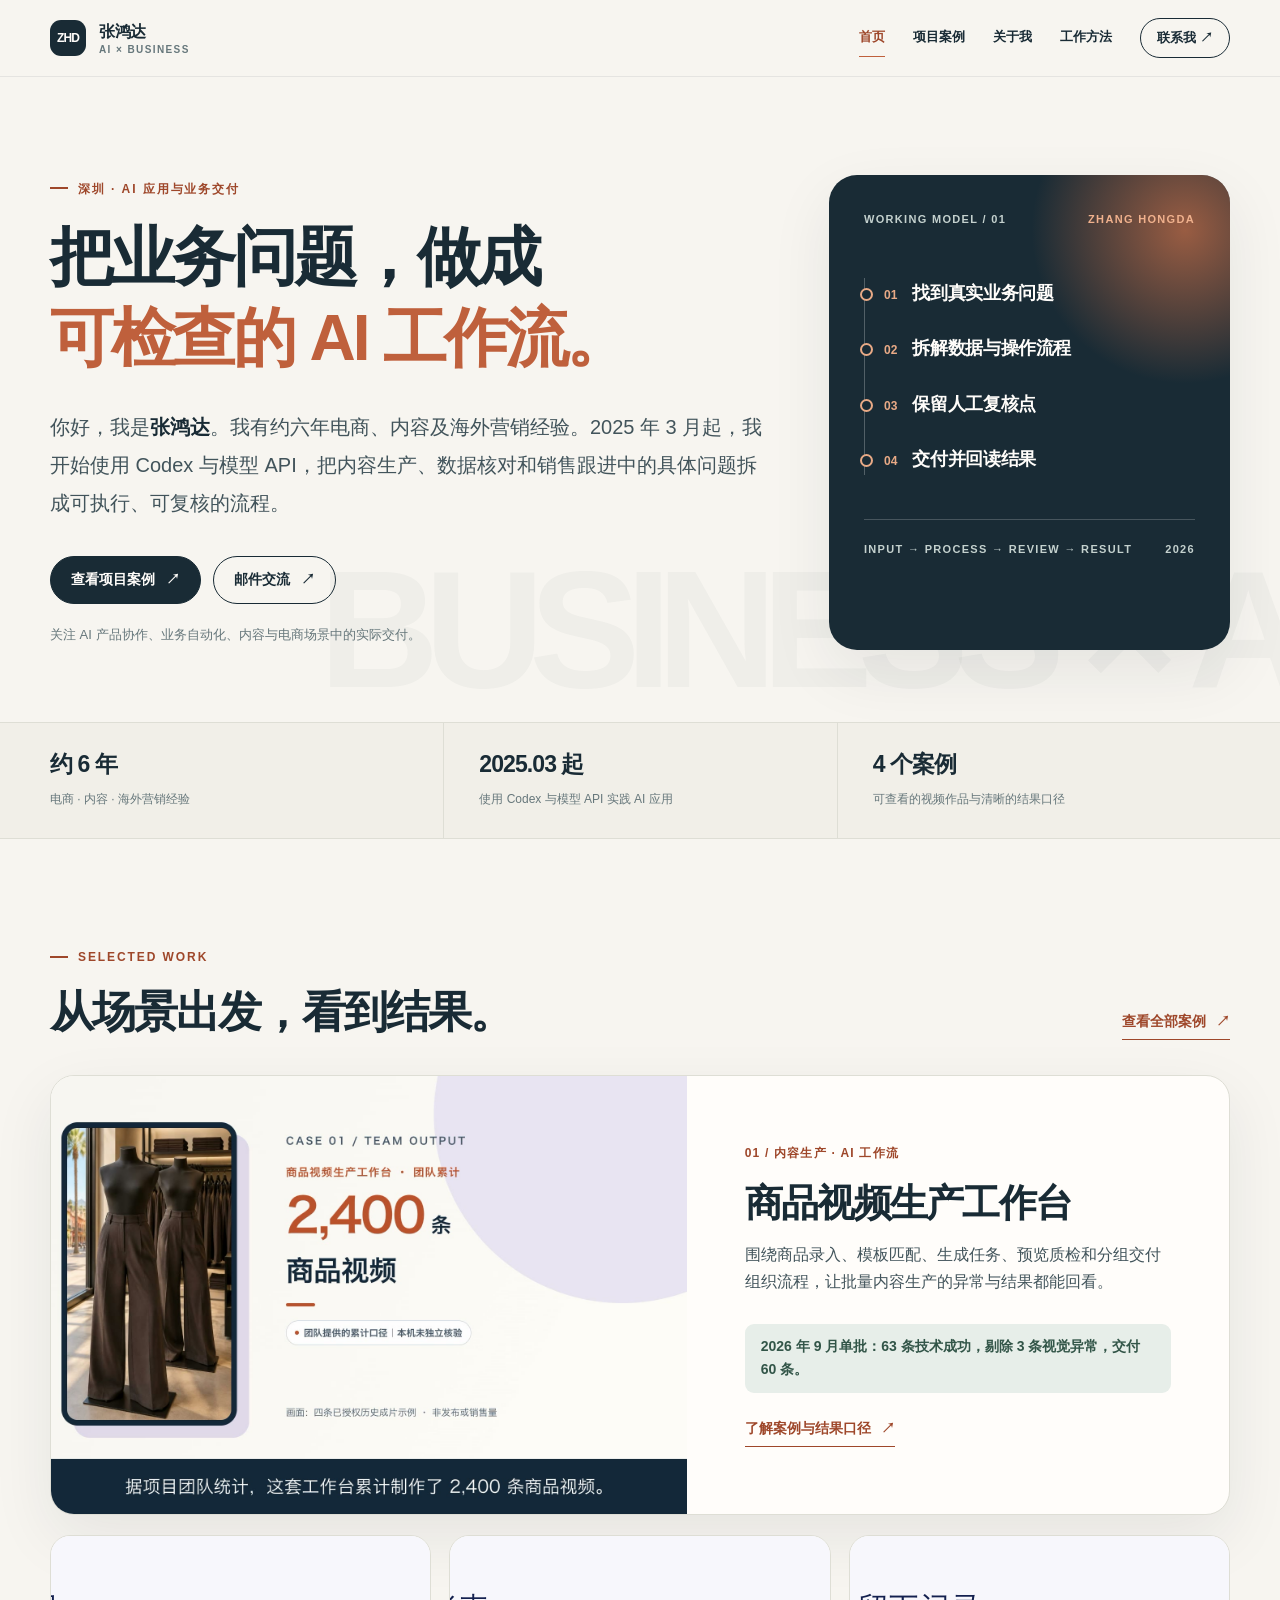
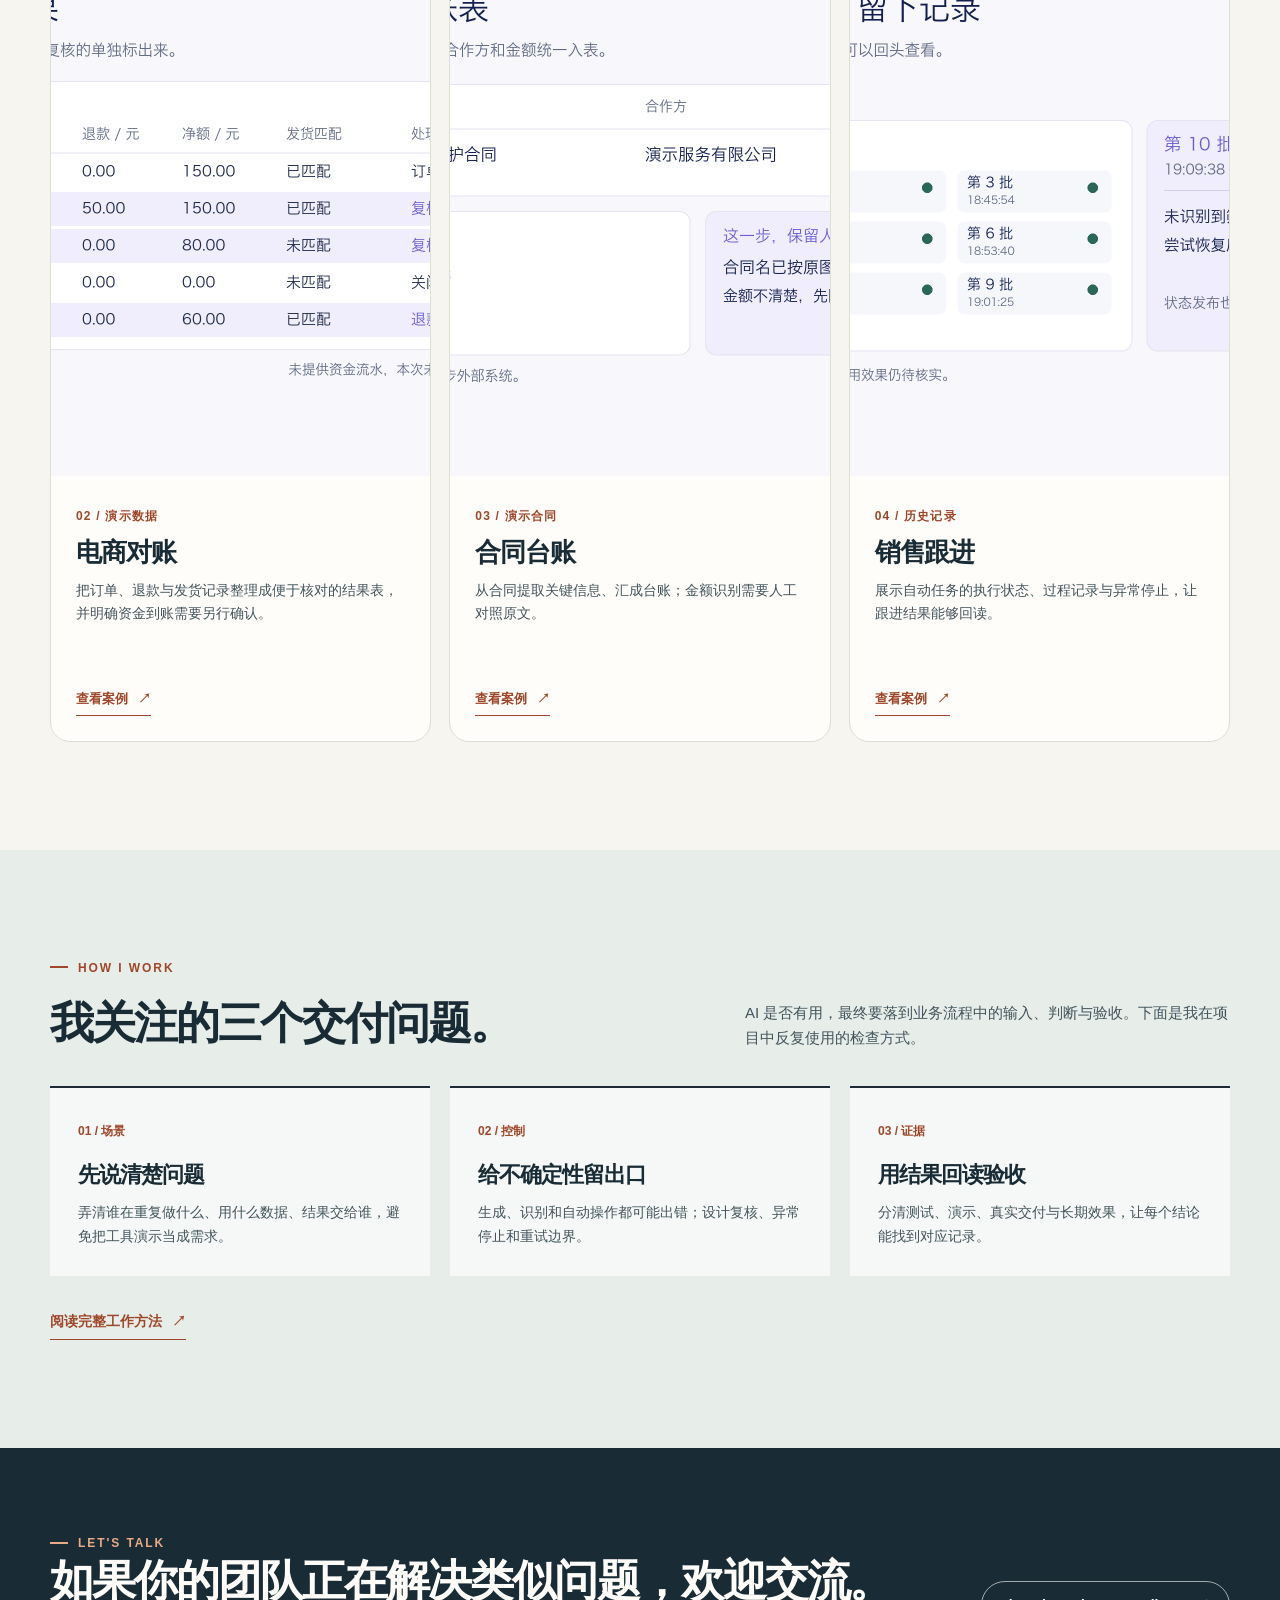
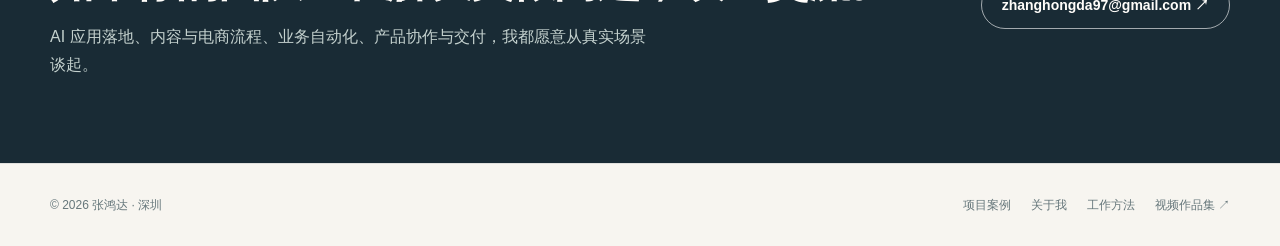
==== index.html @ ea590976 "Create Zhang Hongda personal website" ====
<!doctype html>
<html lang="zh-CN">
<head>
  <meta charset="utf-8">
  <meta name="viewport" content="width=device-width, initial-scale=1">
  <title>张鸿达｜深圳 AI 应用、业务流程与交付实践</title>
  <meta name="description" content="张鸿达，约六年电商、内容和海外营销经验，2025 年起实践 AI 业务应用。查看商品视频生产、电商对账、合同台账与销售跟进案例，了解工作方法并联系交流。">
  <meta name="author" content="张鸿达">
  <meta name="theme-color" content="#192b35">
  <link rel="canonical" href="https://jerry42050.github.io/">
  <link rel="icon" href="/assets/favicon.svg" type="image/svg+xml">
  <link rel="stylesheet" href="/assets/site.css">
  <meta property="og:type" content="website">
  <meta property="og:locale" content="zh_CN">
  <meta property="og:title" content="张鸿达｜把业务问题做成可检查的 AI 工作流">
  <meta property="og:description" content="电商、内容与海外营销经验，结合 AI 工具与业务流程，展示四个可查看的应用案例。">
  <meta property="og:url" content="https://jerry42050.github.io/">
  <meta property="og:image" content="https://jerry42050.github.io/assets/video-production.jpg">
  <script type="application/ld+json">
  {
    "@context": "https://schema.org",
    "@graph": [
      {"@type":"WebSite","@id":"https://jerry42050.github.io/#website","name":"张鸿达的个人网站","url":"https://jerry42050.github.io/","inLanguage":"zh-CN"},
      {"@type":"Person","@id":"https://jerry42050.github.io/#person","name":"张鸿达","url":"https://jerry42050.github.io/","email":"mailto:zhanghongda97@gmail.com","description":"电商、内容与海外营销从业者，实践 AI 业务应用与工作流交付。","knowsAbout":["AI 应用","电商运营","内容生产","海外营销","业务流程自动化","SQL 数据分析"],"workLocation":{"@type":"Place","name":"深圳"}}
    ]
  }
  </script>
</head>
<body>
  <a class="skip" href="#main">跳到正文</a>
  <header class="site-header">
    <div class="shell nav">
      <a class="brand" href="/" aria-label="张鸿达，返回首页"><span class="brand-mark">ZHD</span><span>张鸿达<span class="brand-caption">AI × Business</span></span></a>
      <nav class="nav-links" aria-label="主导航">
        <a href="/" aria-current="page">首页</a><a href="/work/">项目案例</a><a href="/about/">关于我</a><a href="/method/">工作方法</a><a class="nav-cta" href="mailto:zhanghongda97@gmail.com?subject=%E4%B8%8E%E5%BC%A0%E9%B8%BF%E8%BE%BE%E4%BA%A4%E6%B5%81">联系我 ↗</a>
      </nav>
    </div>
  </header>
  <main id="main">
    <section class="hero">
      <div class="shell hero-grid">
        <div>
          <p class="eyebrow">深圳 · AI 应用与业务交付</p>
          <h1>把业务问题，做成<span>可检查的 AI<br class="mobile-break"> 工作流。</span></h1>
          <p class="lead">你好，我是<strong>张鸿达</strong>。我有约六年电商、内容及海外营销经验。2025 年 3 月起，我开始使用 Codex 与模型 API，把内容生产、数据核对和销售跟进中的具体问题拆成可执行、可复核的流程。</p>
          <div class="hero-actions"><a class="button primary" href="/work/">查看项目案例 <span aria-hidden="true">↗</span></a><a class="button secondary" href="mailto:zhanghongda97@gmail.com?subject=%E4%B8%8E%E5%BC%A0%E9%B8%BF%E8%BE%BE%E4%BA%A4%E6%B5%81">邮件交流 <span aria-hidden="true">↗</span></a></div>
          <p class="hero-note">关注 AI 产品协作、业务自动化、内容与电商场景中的实际交付。</p>
        </div>
        <aside class="hero-visual" aria-label="从业务问题到交付的四步流程">
          <div class="visual-top"><span>WORKING MODEL / 01</span><span>ZHANG HONGDA</span></div>
          <div class="flow"><div class="flow-step"><span>01</span><strong>找到真实业务问题</strong></div><div class="flow-step"><span>02</span><strong>拆解数据与操作流程</strong></div><div class="flow-step"><span>03</span><strong>保留人工复核点</strong></div><div class="flow-step"><span>04</span><strong>交付并回读结果</strong></div></div>
          <div class="visual-bottom"><span>INPUT → PROCESS → REVIEW → RESULT</span><span>2026</span></div>
        </aside>
      </div>
    </section>
    <section class="stat-strip" aria-label="经历与案例概览">
      <div class="shell stat-grid"><div class="stat"><strong>约 6 年</strong><span>电商 · 内容 · 海外营销经验</span></div><div class="stat"><strong>2025.03 起</strong><span>使用 Codex 与模型 API 实践 AI 应用</span></div><div class="stat"><strong>4 个案例</strong><span>可查看的视频作品与清晰的结果口径</span></div></div>
    </section>
    <section class="section" id="cases">
      <div class="shell">
        <p class="eyebrow">Selected Work</p>
        <div class="section-heading"><h2>从场景出发，看到结果。</h2><a class="text-link" href="/work/">查看全部案例 <span aria-hidden="true">↗</span></a></div>
        <article class="feature-case"><img src="/assets/video-production.jpg" width="1280" height="720" alt="商品视频生产工作台案例画面" loading="lazy"><div class="feature-copy"><span class="case-index">01 / 内容生产 · AI 工作流</span><h3>商品视频生产工作台</h3><p>围绕商品录入、模板匹配、生成任务、预览质检和分组交付组织流程，让批量内容生产的异常与结果都能回看。</p><div class="result">2026 年 9 月单批：63 条技术成功，剔除 3 条视觉异常，交付 60 条。</div><a class="text-link" href="/work/#video-production">了解案例与结果口径 <span aria-hidden="true">↗</span></a></div></article>
        <div class="case-grid">
          <article class="case-card"><img src="/assets/ecommerce-reconciliation.png" width="960" height="540" alt="电商对账案例的结果表画面" loading="lazy"><div class="card-body"><span class="meta-tag">02 / 演示数据</span><h3>电商对账</h3><p>把订单、退款与发货记录整理成便于核对的结果表，并明确资金到账需要另行确认。</p><a class="text-link" href="/work/#ecommerce">查看案例 <span aria-hidden="true">↗</span></a></div></article>
          <article class="case-card"><img src="/assets/contract-register.png" width="960" height="540" alt="合同台账案例的表格画面" loading="lazy"><div class="card-body"><span class="meta-tag">03 / 演示合同</span><h3>合同台账</h3><p>从合同提取关键信息、汇成台账；金额识别需要人工对照原文。</p><a class="text-link" href="/work/#contracts">查看案例 <span aria-hidden="true">↗</span></a></div></article>
          <article class="case-card"><img src="/assets/sales-followup.png" width="960" height="540" alt="销售跟进工作流的执行进度与异常记录画面" loading="lazy"><div class="card-body"><span class="meta-tag">04 / 历史记录</span><h3>销售跟进</h3><p>展示自动任务的执行状态、过程记录与异常停止，让跟进结果能够回读。</p><a class="text-link" href="/work/#sales">查看案例 <span aria-hidden="true">↗</span></a></div></article>
        </div>
      </div>
    </section>
    <section class="section principles">
      <div class="shell"><p class="eyebrow">How I Work</p><div class="section-heading"><h2>我关注的三个交付问题。</h2><p>AI 是否有用，最终要落到业务流程中的输入、判断与验收。下面是我在项目中反复使用的检查方式。</p></div><div class="principle-grid"><div class="principle"><span class="no">01 / 场景</span><h3>先说清楚问题</h3><p>弄清谁在重复做什么、用什么数据、结果交给谁，避免把工具演示当成需求。</p></div><div class="principle"><span class="no">02 / 控制</span><h3>给不确定性留出口</h3><p>生成、识别和自动操作都可能出错；设计复核、异常停止和重试边界。</p></div><div class="principle"><span class="no">03 / 证据</span><h3>用结果回读验收</h3><p>分清测试、演示、真实交付与长期效果，让每个结论能找到对应记录。</p></div></div><div class="inline-actions"><a class="text-link" href="/method/">阅读完整工作方法 <span aria-hidden="true">↗</span></a></div></div>
    </section>
    <section class="contact-band" id="contact"><div class="shell contact-grid"><div><p class="eyebrow">Let's Talk</p><h2>如果你的团队正在解决类似问题，欢迎交流。</h2><p>AI 应用落地、内容与电商流程、业务自动化、产品协作与交付，我都愿意从真实场景谈起。</p></div><a class="button light" href="mailto:zhanghongda97@gmail.com?subject=%E4%B8%8E%E5%BC%A0%E9%B8%BF%E8%BE%BE%E4%BA%A4%E6%B5%81">zhanghongda97@gmail.com ↗</a></div></section>
  </main>
  <footer class="site-footer"><div class="shell footer-row"><span>© 2026 张鸿达 · 深圳</span><nav aria-label="页脚导航"><a href="/work/">项目案例</a><a href="/about/">关于我</a><a href="/method/">工作方法</a><a href="http://43.160.199.125:8080/" target="_blank" rel="noopener noreferrer">视频作品集 ↗</a></nav></div></footer>
</body>
</html>
---- assets/site.css ----
:root {
  color-scheme: light;
  --ink: #192b35;
  --ink-soft: #42545b;
  --muted: #66777b;
  --accent: #bf603c;
  --accent-dark: #9e472a;
  --paper: #f7f5f0;
  --white: #fffdfa;
  --line: #deded5;
  --sage: #e7eee9;
  --sand: #eee9df;
  --shadow: 0 22px 62px rgba(26, 43, 53, .08);
  font-family: 'DM Sans', 'Noto Sans SC', -apple-system, BlinkMacSystemFont, 'PingFang SC', 'Microsoft YaHei', sans-serif;
}

* { box-sizing: border-box; }
html { scroll-behavior: smooth; }
body { margin: 0; background: var(--paper); color: var(--ink); line-height: 1.7; }
a { color: inherit; text-decoration: none; }
a:hover { color: var(--accent-dark); }
a:focus-visible, button:focus-visible { outline: 3px solid var(--accent); outline-offset: 4px; }
img { display: block; max-width: 100%; }
button { font: inherit; }
::selection { background: #efc5b3; color: var(--ink); }
.skip { position: absolute; left: -999px; top: 12px; z-index: 20; padding: 8px 14px; background: var(--white); }
.skip:focus { left: 16px; }
.shell { width: min(1180px, calc(100% - 48px)); margin-inline: auto; }
.site-header { position: sticky; top: 0; z-index: 10; background: rgba(247, 245, 240, .92); backdrop-filter: blur(16px); border-bottom: 1px solid rgba(25, 43, 53, .08); }
.nav { min-height: 76px; display: flex; justify-content: space-between; align-items: center; gap: 22px; }
.brand { display: flex; align-items: center; gap: 13px; min-width: 0; font-size: 16px; font-weight: 800; letter-spacing: -.02em; }
.brand-mark { display: inline-grid; place-items: center; width: 36px; height: 36px; border-radius: 11px; background: var(--ink); color: var(--white); font: 700 12px/1 'DM Sans', sans-serif; letter-spacing: -.07em; }
.brand-caption { display: block; margin-top: -4px; color: var(--muted); font-size: 10px; font-weight: 600; letter-spacing: .14em; text-transform: uppercase; }
.nav-links { display: flex; align-items: center; gap: 28px; font-size: 13px; font-weight: 700; white-space: nowrap; }
.nav-links a:not(.nav-cta) { border-bottom: 1px solid transparent; padding-block: 7px; }
.nav-links a[aria-current='page'] { color: var(--accent-dark); border-color: var(--accent); }
.nav-cta { border: 1px solid var(--ink); border-radius: 100px; padding: 8px 16px; }
.nav-cta:hover { background: var(--ink); color: var(--white); }
.eyebrow { margin: 0 0 18px; color: var(--accent-dark); font-size: 12px; font-weight: 800; letter-spacing: .16em; text-transform: uppercase; }
.eyebrow::before { content: ''; display: inline-block; width: 18px; height: 2px; margin-right: 10px; vertical-align: .28em; background: currentColor; }
h1, h2, h3, p { margin-top: 0; }
h1, h2, h3 { letter-spacing: -.045em; line-height: 1.26; }
h1 { font-size: clamp(44px, 5.2vw, 64px); font-weight: 800; }
h2 { font-size: clamp(32px, 3.4vw, 46px); font-weight: 800; }
h3 { font-size: clamp(21px, 2vw, 27px); font-weight: 800; }
p { color: var(--ink-soft); }
.lead { max-width: 740px; color: var(--ink-soft); font-size: clamp(17px, 1.6vw, 20px); line-height: 1.9; }
.lead strong, p strong { color: var(--ink); }
.hero { position: relative; padding: 98px 0 72px; overflow: hidden; }
.hero::after { content: 'BUSINESS × AI'; position: absolute; right: -3.5vw; bottom: 10px; color: rgba(25,43,53,.035); font: 800 clamp(90px, 13vw, 190px)/1 'DM Sans', sans-serif; letter-spacing: -.09em; pointer-events: none; white-space: nowrap; }
.hero-grid { position: relative; z-index: 1; display: grid; grid-template-columns: minmax(0, 1.28fr) minmax(300px, .72fr); align-items: center; gap: 66px; }
.hero h1 { max-width: 840px; margin: 0 0 30px; }
.hero h1 span { display: block; color: var(--accent); }
.mobile-break { display: none; }
.hero-actions, .inline-actions { display: flex; flex-wrap: wrap; align-items: center; gap: 12px; margin-top: 34px; }
.button { display: inline-flex; align-items: center; justify-content: center; gap: 11px; min-height: 48px; padding: 11px 20px; border: 1px solid var(--ink); border-radius: 100px; font-size: 14px; font-weight: 700; transition: transform .18s ease, background .18s ease, color .18s ease; }
.button:hover { transform: translateY(-2px); }
.button.primary { background: var(--ink); color: var(--white); }
.button.primary:hover { background: #304a53; color: var(--white); }
.button.secondary { background: transparent; }
.button.secondary:hover { background: var(--white); }
.button.light { border-color: rgba(255,255,255,.6); color: var(--white); }
.button.light:hover { background: var(--white); color: var(--ink); }
.hero-note { margin: 20px 0 0; color: var(--muted); font-size: 13px; }
.hero-visual { position: relative; min-height: 475px; padding: 35px; background: var(--ink); color: var(--white); border-radius: 28px; box-shadow: var(--shadow); overflow: hidden; }
.hero-visual::before { content: ''; position: absolute; width: 310px; height: 310px; right: -110px; top: -100px; border-radius: 50%; background: radial-gradient(circle, rgba(196,109,71,.75), rgba(196,109,71,0) 70%); }
.visual-top, .visual-bottom { position: relative; z-index: 1; display: flex; justify-content: space-between; gap: 12px; color: #c4d1ce; font-size: 11px; font-weight: 700; letter-spacing: .12em; text-transform: uppercase; }
.visual-top span:last-child { color: #f0b18d; }
.flow { position: relative; z-index: 1; margin: 49px 0 44px; padding-left: 19px; border-left: 1px solid rgba(255,255,255,.25); }
.flow-step { position: relative; display: flex; align-items: baseline; gap: 15px; padding: 0 0 25px; }
.flow-step:last-child { padding-bottom: 0; }
.flow-step::before { content: ''; position: absolute; left: -24px; top: 10px; width: 9px; height: 9px; border: 2px solid #e9aa86; border-radius: 50%; background: var(--ink); }
.flow-step span { color: #e9aa86; font-size: 12px; font-weight: 800; }
.flow-step strong { font-size: 18px; letter-spacing: -.02em; }
.visual-bottom { border-top: 1px solid rgba(255,255,255,.2); padding-top: 20px; }
.stat-strip { border-top: 1px solid var(--line); border-bottom: 1px solid var(--line); background: #f1efe8; }
.stat-grid { display: grid; grid-template-columns: repeat(3, 1fr); }
.stat { padding: 27px 35px; border-left: 1px solid var(--line); }
.stat:first-child { border-left: 0; padding-left: 0; }
.stat strong { display: block; margin-bottom: 5px; color: var(--ink); font-size: 23px; line-height: 1.25; letter-spacing: -.04em; }
.stat span { color: var(--muted); font-size: 12px; }
.section { padding-block: 108px; }
.section-heading { display: flex; align-items: end; justify-content: space-between; gap: 25px; margin-bottom: 35px; }
.section-heading h2 { margin-bottom: 0; }
.section-heading p { max-width: 485px; margin-bottom: 0; font-size: 15px; }
.text-link { display: inline-flex; gap: 10px; align-items: center; color: var(--accent-dark); font-size: 14px; font-weight: 800; white-space: nowrap; border-bottom: 1px solid currentColor; padding-bottom: 5px; }
.text-link:hover { color: var(--ink); }
.feature-case { display: grid; grid-template-columns: 1.08fr .92fr; min-height: 440px; overflow: hidden; border: 1px solid var(--line); border-radius: 24px; background: var(--white); box-shadow: var(--shadow); }
.feature-case img { width: 100%; height: 100%; object-fit: cover; object-position: center; background: #d7dfd9; }
.feature-copy { display: flex; flex-direction: column; align-items: flex-start; justify-content: center; padding: clamp(28px, 4.5vw, 62px); }
.case-index, .meta-tag { color: var(--accent-dark); font-size: 12px; font-weight: 800; letter-spacing: .1em; text-transform: uppercase; }
.feature-copy h3 { margin: 15px 0 14px; font-size: clamp(27px, 3vw, 40px); }
.feature-copy p { max-width: 450px; font-size: 16px; }
.result { margin: 12px 0 24px; padding: 11px 16px; background: var(--sage); color: #325548; border-radius: 9px; font-size: 14px; font-weight: 700; }
.case-grid { display: grid; grid-template-columns: repeat(3, 1fr); gap: 18px; margin-top: 20px; }
.case-card { overflow: hidden; border: 1px solid var(--line); border-radius: 20px; background: var(--white); }
.case-card img { width: 100%; aspect-ratio: 16 / 10; object-fit: cover; background: #e4e5e2; }
.card-body { padding: 25px; }
.card-body h3 { margin: 8px 0 10px; }
.card-body p { min-height: 85px; margin-bottom: 20px; font-size: 14px; }
.card-body .text-link { font-size: 13px; }
.principles { background: var(--sage); }
.principle-grid { display: grid; grid-template-columns: repeat(3, 1fr); gap: 20px; }
.principle { padding: 28px; border-top: 2px solid var(--ink); background: rgba(255,255,255,.6); }
.principle .no { color: var(--accent-dark); font-size: 12px; font-weight: 800; }
.principle h3 { margin: 18px 0 12px; font-size: 22px; }
.principle p { margin-bottom: 0; font-size: 14px; }
.contact-band { padding-block: 85px; background: var(--ink); color: var(--white); }
.contact-grid { display: grid; grid-template-columns: 1fr auto; align-items: center; gap: 36px; }
.contact-band .eyebrow { color: #e9aa86; }
.contact-band h2 { margin-bottom: 15px; }
.contact-band p { max-width: 610px; margin-bottom: 0; color: #c4d1ce; }
.site-footer { padding-block: 31px; border-top: 1px solid rgba(25,43,53,.1); }
.footer-row { display: flex; justify-content: space-between; flex-wrap: wrap; gap: 16px; align-items: center; color: var(--muted); font-size: 12px; }
.footer-row nav { display: flex; flex-wrap: wrap; gap: 20px; }
.page-hero { padding-block: 82px 66px; border-bottom: 1px solid var(--line); }
.page-hero h1 { max-width: 930px; margin-bottom: 22px; font-size: clamp(40px, 5.5vw, 68px); }
.page-hero .lead { margin-bottom: 0; }
.breadcrumb { display: flex; flex-wrap: wrap; gap: 9px; margin-bottom: 23px; color: var(--muted); font-size: 12px; }
.breadcrumb a { color: var(--accent-dark); }
.work-list { padding-block: 42px 110px; }
.work-item { display: grid; grid-template-columns: 1fr 1.05fr; gap: 55px; align-items: start; padding-block: 60px; border-bottom: 1px solid var(--line); scroll-margin-top: 95px; }
.work-item:last-child { border-bottom: 0; }
.work-item:nth-child(even) .work-media { order: 2; }
.work-media img { width: 100%; aspect-ratio: 16 / 10; object-fit: cover; border-radius: 18px; border: 1px solid var(--line); box-shadow: var(--shadow); }
.work-copy h2 { margin: 13px 0 18px; font-size: clamp(28px, 3.2vw, 42px); }
.work-copy p { font-size: 15px; }
.work-copy dl { margin: 22px 0 0; border-top: 1px solid var(--line); }
.work-copy dl div { display: grid; grid-template-columns: 86px 1fr; gap: 20px; padding-block: 11px; border-bottom: 1px solid var(--line); font-size: 14px; }
.work-copy dt { color: var(--muted); font-weight: 700; }
.work-copy dd { margin: 0; color: var(--ink-soft); }
.scope-note { margin-top: 20px; padding: 15px 18px; border-left: 3px solid var(--accent); background: var(--sand); color: var(--ink-soft); font-size: 13px; }
.about-layout { display: grid; grid-template-columns: minmax(0, 1.35fr) minmax(280px, .65fr); gap: 65px; padding-block: 86px 100px; }
.about-copy section + section { margin-top: 50px; }
.about-copy h2 { margin-bottom: 20px; font-size: 32px; }
.about-copy p { font-size: 16px; }
.about-copy ul { padding-left: 20px; color: var(--ink-soft); }
.about-copy li { margin-bottom: 10px; }
.about-aside { align-self: start; position: sticky; top: 110px; padding: 32px; border: 1px solid var(--line); border-radius: 20px; background: var(--white); }
.about-aside h3 { margin-bottom: 16px; font-size: 20px; }
.tag-list { display: flex; flex-wrap: wrap; gap: 8px; margin: 0 0 26px; padding: 0; list-style: none; }
.tag-list li { padding: 6px 10px; border-radius: 100px; background: var(--sage); color: #335349; font-size: 12px; font-weight: 700; }
.about-aside .button { width: 100%; }
.article-wrap { max-width: 790px; margin: 0 auto; padding-block: 76px 110px; }
.article-wrap h2 { margin: 46px 0 16px; font-size: 30px; }
.article-wrap p, .article-wrap li { font-size: 16px; line-height: 1.9; }
.article-wrap ol { padding-left: 23px; color: var(--ink-soft); }
.article-wrap li { margin-bottom: 18px; }
.article-wrap .callout { margin: 32px 0; padding: 25px 28px; border-radius: 15px; background: var(--sage); color: #315247; font-size: 16px; font-weight: 700; }

@media (max-width: 940px) {
  .hero-grid { grid-template-columns: 1fr; gap: 40px; }
  .hero-visual { min-height: 0; }
  .flow { display: grid; grid-template-columns: repeat(2, 1fr); gap: 18px; margin: 34px 0; border-left: 0; padding-left: 0; }
  .flow-step { padding: 0; }
  .flow-step::before { display: none; }
  .feature-case { grid-template-columns: 1fr; }
  .feature-case img { max-height: 400px; }
  .case-grid, .principle-grid { grid-template-columns: repeat(2, 1fr); }
  .work-item { grid-template-columns: 1fr; gap: 30px; }
  .work-item:nth-child(even) .work-media { order: 0; }
  .about-layout { grid-template-columns: 1fr; gap: 24px; }
  .about-aside { position: static; }
}
@media (max-width: 650px) {
  .shell { width: min(100% - 32px, 1180px); }
  .nav { min-height: 68px; align-items: flex-start; padding-block: 12px; }
  .brand { font-size: 14px; }
  .brand-caption { font-size: 9px; }
  .nav-links { gap: 12px; flex-wrap: wrap; justify-content: flex-end; font-size: 12px; }
  .nav-links a[href='/'] { display: none; }
  .nav-cta { display: none; }
  .hero { padding: 70px 0 65px; }
  .hero h1 { font-size: clamp(38px, 10vw, 52px); }
  .hero h1 span { display: block; }
  .mobile-break { display: block; }
  .hero-visual { padding: 26px; border-radius: 20px; }
  .flow { grid-template-columns: 1fr; }
  .flow-step { padding: 0; }
  .stat-grid { grid-template-columns: 1fr; }
  .stat { border-left: 0; border-top: 1px solid var(--line); padding: 18px 0; }
  .stat:first-child { border-top: 0; }
  .section { padding-block: 76px; }
  .section-heading { display: block; }
  .section-heading p { margin-top: 14px; }
  .case-grid, .principle-grid { grid-template-columns: 1fr; }
  .card-body p { min-height: 0; }
  .contact-grid { grid-template-columns: 1fr; }
  .contact-band { padding-block: 68px; }
  .page-hero { padding-block: 62px 52px; }
  .work-list { padding-bottom: 70px; }
  .work-item { padding-block: 40px; }
  .work-copy dl div { grid-template-columns: 65px 1fr; gap: 12px; }
  .about-layout { padding-block: 66px; }
  .article-wrap { padding-block: 58px 80px; }
}
@media (prefers-reduced-motion: reduce) {
  html { scroll-behavior: auto; }
  .button { transition: none; }
}
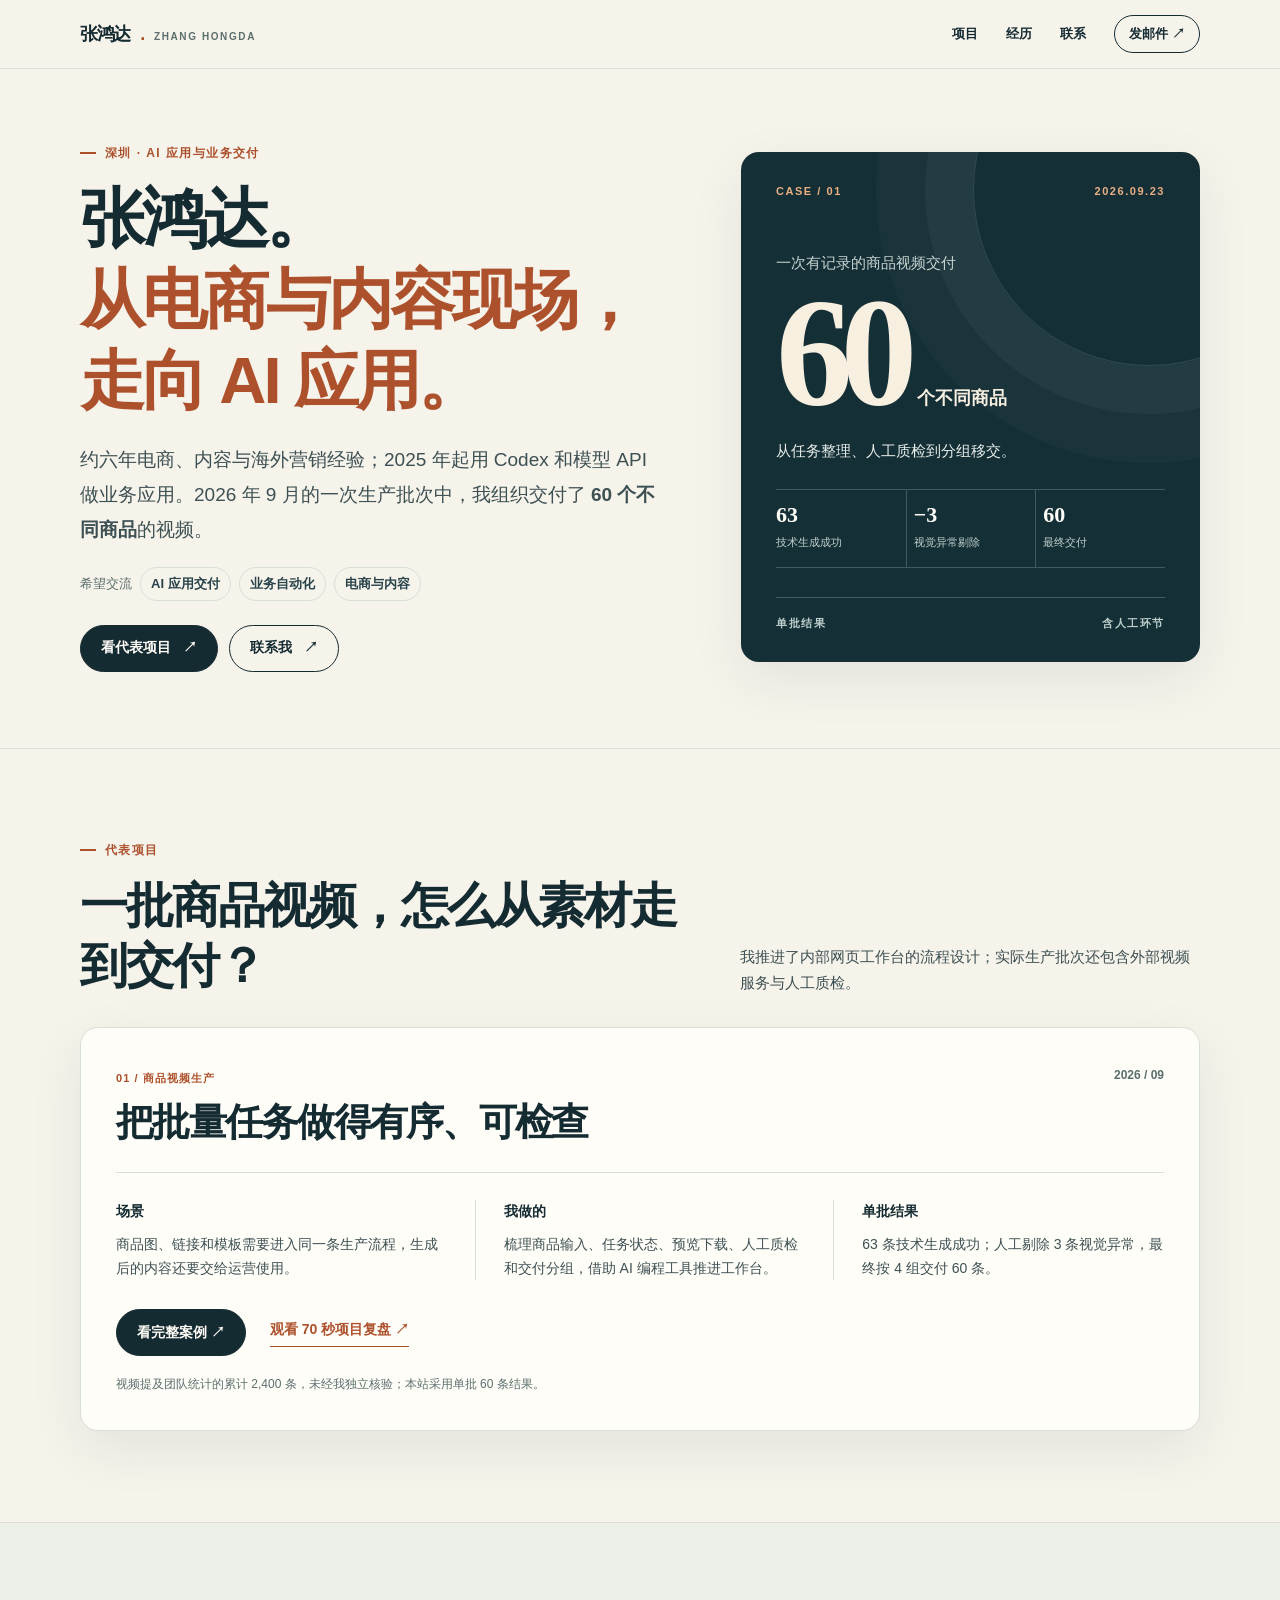
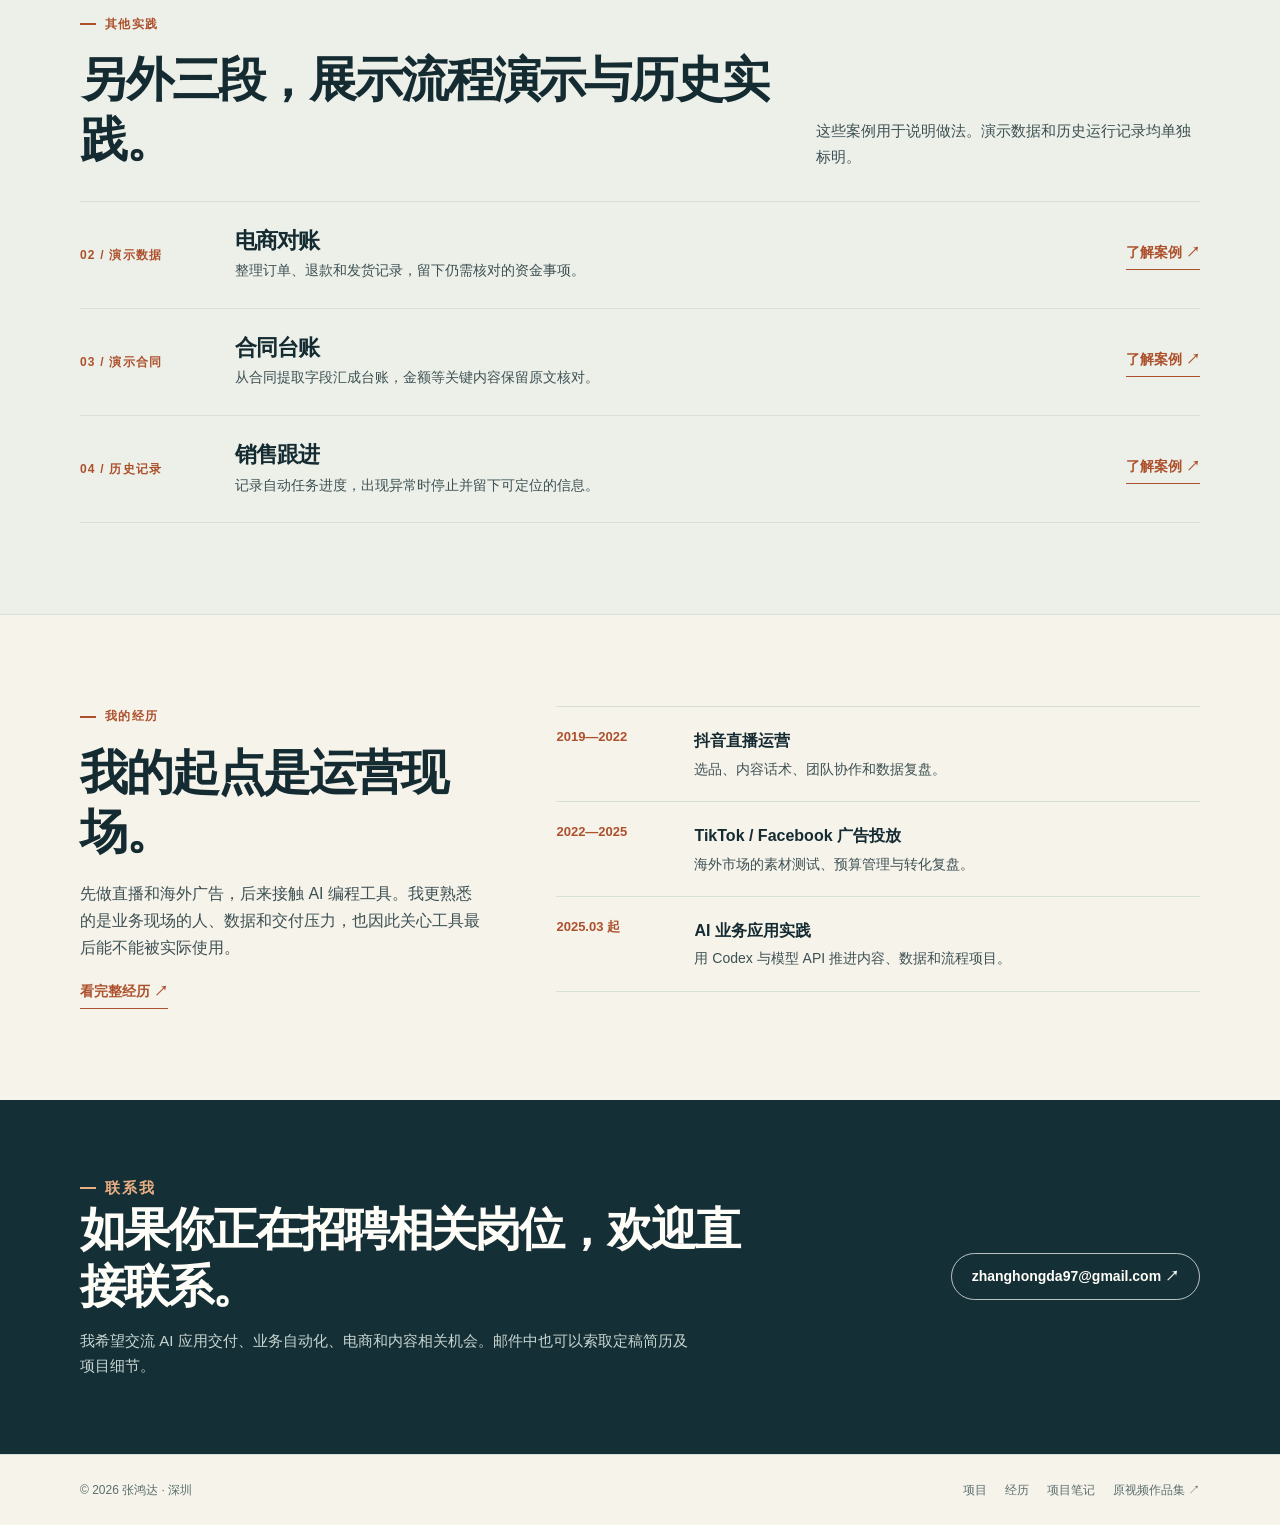
==== commit e10f11dc: "Refocus personal site on recruiter first impression" ====
--- a/index.html
+++ b/index.html
@@ -3,76 +3,76 @@
 <head>
   <meta charset="utf-8">
   <meta name="viewport" content="width=device-width, initial-scale=1">
-  <title>张鸿达｜深圳 AI 应用、业务流程与交付实践</title>
-  <meta name="description" content="张鸿达，约六年电商、内容和海外营销经验，2025 年起实践 AI 业务应用。查看商品视频生产、电商对账、合同台账与销售跟进案例，了解工作方法并联系交流。">
+  <title>张鸿达｜电商、内容与 AI 应用实践</title>
+  <meta name="description" content="张鸿达有约六年电商、内容及海外营销经验，2025 年起实践 AI 业务应用。查看商品视频交付、对账、合同台账和销售跟进项目，交流 AI 应用及业务自动化岗位。">
   <meta name="author" content="张鸿达">
-  <meta name="theme-color" content="#192b35">
+  <meta name="theme-color" content="#152f37">
   <link rel="canonical" href="https://jerry42050.github.io/">
   <link rel="icon" href="/assets/favicon.svg" type="image/svg+xml">
   <link rel="stylesheet" href="/assets/site.css">
   <meta property="og:type" content="website">
   <meta property="og:locale" content="zh_CN">
-  <meta property="og:title" content="张鸿达｜把业务问题做成可检查的 AI 工作流">
-  <meta property="og:description" content="电商、内容与海外营销经验，结合 AI 工具与业务流程，展示四个可查看的应用案例。">
+  <meta property="og:title" content="张鸿达｜电商、内容与 AI 应用实践">
+  <meta property="og:description" content="约六年业务经验，2025 年起实践 AI 应用；一次商品视频批次交付 60 个不同商品的视频。">
   <meta property="og:url" content="https://jerry42050.github.io/">
-  <meta property="og:image" content="https://jerry42050.github.io/assets/video-production.jpg">
   <script type="application/ld+json">
   {
-    "@context": "https://schema.org",
-    "@graph": [
+    "@context":"https://schema.org",
+    "@graph":[
       {"@type":"WebSite","@id":"https://jerry42050.github.io/#website","name":"张鸿达的个人网站","url":"https://jerry42050.github.io/","inLanguage":"zh-CN"},
-      {"@type":"Person","@id":"https://jerry42050.github.io/#person","name":"张鸿达","url":"https://jerry42050.github.io/","email":"mailto:zhanghongda97@gmail.com","description":"电商、内容与海外营销从业者，实践 AI 业务应用与工作流交付。","knowsAbout":["AI 应用","电商运营","内容生产","海外营销","业务流程自动化","SQL 数据分析"],"workLocation":{"@type":"Place","name":"深圳"}}
+      {"@type":"Person","@id":"https://jerry42050.github.io/#person","name":"张鸿达","url":"https://jerry42050.github.io/","email":"mailto:zhanghongda97@gmail.com","description":"有电商、内容与海外营销经验，实践 AI 业务应用。","knowsAbout":["AI 应用","电商运营","内容生产","海外营销","业务流程自动化","SQL 数据分析"],"workLocation":{"@type":"Place","name":"深圳"}}
     ]
   }
   </script>
 </head>
 <body>
   <a class="skip" href="#main">跳到正文</a>
-  <header class="site-header">
-    <div class="shell nav">
-      <a class="brand" href="/" aria-label="张鸿达，返回首页"><span class="brand-mark">ZHD</span><span>张鸿达<span class="brand-caption">AI × Business</span></span></a>
-      <nav class="nav-links" aria-label="主导航">
-        <a href="/" aria-current="page">首页</a><a href="/work/">项目案例</a><a href="/about/">关于我</a><a href="/method/">工作方法</a><a class="nav-cta" href="mailto:zhanghongda97@gmail.com?subject=%E4%B8%8E%E5%BC%A0%E9%B8%BF%E8%BE%BE%E4%BA%A4%E6%B5%81">联系我 ↗</a>
-      </nav>
-    </div>
-  </header>
+  <header class="site-header"><div class="shell nav">
+    <a class="brand" href="/" aria-label="张鸿达，返回首页">张鸿达<span class="brand-dot">.</span><span class="brand-en">ZHANG HONGDA</span></a>
+    <nav class="nav-links" aria-label="主导航"><a href="/work/">项目</a><a href="/about/">经历</a><a href="#contact">联系</a><a class="nav-contact" href="mailto:zhanghongda97@gmail.com?subject=%E6%B1%82%E8%81%8C%E4%BA%A4%E6%B5%81">发邮件 ↗</a></nav>
+  </div></header>
   <main id="main">
-    <section class="hero">
-      <div class="shell hero-grid">
-        <div>
-          <p class="eyebrow">深圳 · AI 应用与业务交付</p>
-          <h1>把业务问题，做成<span>可检查的 AI<br class="mobile-break"> 工作流。</span></h1>
-          <p class="lead">你好，我是<strong>张鸿达</strong>。我有约六年电商、内容及海外营销经验。2025 年 3 月起，我开始使用 Codex 与模型 API，把内容生产、数据核对和销售跟进中的具体问题拆成可执行、可复核的流程。</p>
-          <div class="hero-actions"><a class="button primary" href="/work/">查看项目案例 <span aria-hidden="true">↗</span></a><a class="button secondary" href="mailto:zhanghongda97@gmail.com?subject=%E4%B8%8E%E5%BC%A0%E9%B8%BF%E8%BE%BE%E4%BA%A4%E6%B5%81">邮件交流 <span aria-hidden="true">↗</span></a></div>
-          <p class="hero-note">关注 AI 产品协作、业务自动化、内容与电商场景中的实际交付。</p>
-        </div>
-        <aside class="hero-visual" aria-label="从业务问题到交付的四步流程">
-          <div class="visual-top"><span>WORKING MODEL / 01</span><span>ZHANG HONGDA</span></div>
-          <div class="flow"><div class="flow-step"><span>01</span><strong>找到真实业务问题</strong></div><div class="flow-step"><span>02</span><strong>拆解数据与操作流程</strong></div><div class="flow-step"><span>03</span><strong>保留人工复核点</strong></div><div class="flow-step"><span>04</span><strong>交付并回读结果</strong></div></div>
-          <div class="visual-bottom"><span>INPUT → PROCESS → REVIEW → RESULT</span><span>2026</span></div>
-        </aside>
+    <section class="hero"><div class="shell hero-grid">
+      <div class="hero-copy">
+        <p class="eyebrow">深圳 · AI 应用与业务交付</p>
+        <h1><span class="name">张鸿达。</span><span class="line">从电商与内容现场，走向 AI 应用。</span></h1>
+        <p class="hero-lead">约六年电商、内容与海外营销经验；2025 年起用 Codex 和模型 API 做业务应用。2026 年 9 月的一次生产批次中，我组织交付了 <strong>60 个不同商品</strong>的视频。</p>
+        <div class="hero-focus">希望交流 <span>AI 应用交付</span><span>业务自动化</span><span>电商与内容</span></div>
+        <div class="hero-actions"><a class="button primary" href="/work/#video-production">看代表项目 <span aria-hidden="true">↗</span></a><a class="button secondary" href="mailto:zhanghongda97@gmail.com?subject=%E6%B1%82%E8%81%8C%E4%BA%A4%E6%B5%81">联系我 <span aria-hidden="true">↗</span></a></div>
       </div>
-    </section>
-    <section class="stat-strip" aria-label="经历与案例概览">
-      <div class="shell stat-grid"><div class="stat"><strong>约 6 年</strong><span>电商 · 内容 · 海外营销经验</span></div><div class="stat"><strong>2025.03 起</strong><span>使用 Codex 与模型 API 实践 AI 应用</span></div><div class="stat"><strong>4 个案例</strong><span>可查看的视频作品与清晰的结果口径</span></div></div>
-    </section>
-    <section class="section" id="cases">
-      <div class="shell">
-        <p class="eyebrow">Selected Work</p>
-        <div class="section-heading"><h2>从场景出发，看到结果。</h2><a class="text-link" href="/work/">查看全部案例 <span aria-hidden="true">↗</span></a></div>
-        <article class="feature-case"><img src="/assets/video-production.jpg" width="1280" height="720" alt="商品视频生产工作台案例画面" loading="lazy"><div class="feature-copy"><span class="case-index">01 / 内容生产 · AI 工作流</span><h3>商品视频生产工作台</h3><p>围绕商品录入、模板匹配、生成任务、预览质检和分组交付组织流程，让批量内容生产的异常与结果都能回看。</p><div class="result">2026 年 9 月单批：63 条技术成功，剔除 3 条视觉异常，交付 60 条。</div><a class="text-link" href="/work/#video-production">了解案例与结果口径 <span aria-hidden="true">↗</span></a></div></article>
-        <div class="case-grid">
-          <article class="case-card"><img src="/assets/ecommerce-reconciliation.png" width="960" height="540" alt="电商对账案例的结果表画面" loading="lazy"><div class="card-body"><span class="meta-tag">02 / 演示数据</span><h3>电商对账</h3><p>把订单、退款与发货记录整理成便于核对的结果表，并明确资金到账需要另行确认。</p><a class="text-link" href="/work/#ecommerce">查看案例 <span aria-hidden="true">↗</span></a></div></article>
-          <article class="case-card"><img src="/assets/contract-register.png" width="960" height="540" alt="合同台账案例的表格画面" loading="lazy"><div class="card-body"><span class="meta-tag">03 / 演示合同</span><h3>合同台账</h3><p>从合同提取关键信息、汇成台账；金额识别需要人工对照原文。</p><a class="text-link" href="/work/#contracts">查看案例 <span aria-hidden="true">↗</span></a></div></article>
-          <article class="case-card"><img src="/assets/sales-followup.png" width="960" height="540" alt="销售跟进工作流的执行进度与异常记录画面" loading="lazy"><div class="card-body"><span class="meta-tag">04 / 历史记录</span><h3>销售跟进</h3><p>展示自动任务的执行状态、过程记录与异常停止，让跟进结果能够回读。</p><a class="text-link" href="/work/#sales">查看案例 <span aria-hidden="true">↗</span></a></div></article>
-        </div>
+      <aside class="proof-card" aria-label="商品视频项目的一次批次结果">
+        <div class="proof-top"><span>CASE / 01</span><span>2026.09.23</span></div>
+        <p class="proof-label">一次有记录的商品视频交付</p>
+        <p class="proof-number">60<span>个不同商品</span></p>
+        <p class="proof-summary">从任务整理、人工质检到分组移交。</p>
+        <div class="proof-steps"><div><strong>63</strong><small>技术生成成功</small></div><div><strong>−3</strong><small>视觉异常剔除</small></div><div><strong>60</strong><small>最终交付</small></div></div>
+        <div class="proof-bottom"><span>单批结果</span><span>含人工环节</span></div>
+      </aside>
+    </div></section>
+    <section class="section" id="selected"><div class="shell">
+      <p class="eyebrow">代表项目</p>
+      <div class="section-head"><h2>一批商品视频，怎么从素材走到交付？</h2><p>我推进了内部网页工作台的流程设计；实际生产批次还包含外部视频服务与人工质检。</p></div>
+      <article class="feature"><div class="feature-head"><div><span class="meta">01 / 商品视频生产</span><h3>把批量任务做得有序、可检查</h3></div><p class="date">2026 / 09</p></div>
+        <div class="feature-columns"><div><h4>场景</h4><p>商品图、链接和模板需要进入同一条生产流程，生成后的内容还要交给运营使用。</p></div><div><h4>我做的</h4><p>梳理商品输入、任务状态、预览下载、人工质检和交付分组，借助 AI 编程工具推进工作台。</p></div><div><h4>单批结果</h4><p>63 条技术生成成功；人工剔除 3 条视觉异常，最终按 4 组交付 60 条。</p></div></div>
+        <div class="feature-actions"><a class="button primary" href="/work/#video-production">看完整案例 ↗</a><a class="text-link" href="http://43.160.199.125:8080/01_P01_%E5%95%86%E5%93%81%E8%A7%86%E9%A2%91%E7%94%9F%E4%BA%A7%E5%B7%A5%E4%BD%9C%E5%8F%B0/P01_%E5%95%86%E5%93%81%E8%A7%86%E9%A2%91%E7%94%9F%E4%BA%A7%E5%B7%A5%E4%BD%9C%E5%8F%B0_%E5%8E%86%E5%8F%B2%E6%A1%88%E4%BE%8B%E8%A7%86%E9%A2%91.mp4" target="_blank" rel="noopener noreferrer">观看 70 秒项目复盘 ↗</a></div>
+        <p class="feature-note">视频提及团队统计的累计 2,400 条，未经我独立核验；本站采用单批 60 条结果。</p>
+      </article>
+    </div></section>
+    <section class="section other-work"><div class="shell">
+      <p class="eyebrow">其他实践</p>
+      <div class="section-head"><h2>另外三段，展示流程演示与历史实践。</h2><p>这些案例用于说明做法。演示数据和历史运行记录均单独标明。</p></div>
+      <div class="mini-list">
+        <article class="mini-case"><span class="index">02 / 演示数据</span><div><h3>电商对账</h3><p>整理订单、退款和发货记录，留下仍需核对的资金事项。</p></div><a class="text-link" href="/work/#ecommerce">了解案例 ↗</a></article>
+        <article class="mini-case"><span class="index">03 / 演示合同</span><div><h3>合同台账</h3><p>从合同提取字段汇成台账，金额等关键内容保留原文核对。</p></div><a class="text-link" href="/work/#contracts">了解案例 ↗</a></article>
+        <article class="mini-case"><span class="index">04 / 历史记录</span><div><h3>销售跟进</h3><p>记录自动任务进度，出现异常时停止并留下可定位的信息。</p></div><a class="text-link" href="/work/#sales">了解案例 ↗</a></article>
       </div>
-    </section>
-    <section class="section principles">
-      <div class="shell"><p class="eyebrow">How I Work</p><div class="section-heading"><h2>我关注的三个交付问题。</h2><p>AI 是否有用，最终要落到业务流程中的输入、判断与验收。下面是我在项目中反复使用的检查方式。</p></div><div class="principle-grid"><div class="principle"><span class="no">01 / 场景</span><h3>先说清楚问题</h3><p>弄清谁在重复做什么、用什么数据、结果交给谁，避免把工具演示当成需求。</p></div><div class="principle"><span class="no">02 / 控制</span><h3>给不确定性留出口</h3><p>生成、识别和自动操作都可能出错；设计复核、异常停止和重试边界。</p></div><div class="principle"><span class="no">03 / 证据</span><h3>用结果回读验收</h3><p>分清测试、演示、真实交付与长期效果，让每个结论能找到对应记录。</p></div></div><div class="inline-actions"><a class="text-link" href="/method/">阅读完整工作方法 <span aria-hidden="true">↗</span></a></div></div>
-    </section>
-    <section class="contact-band" id="contact"><div class="shell contact-grid"><div><p class="eyebrow">Let's Talk</p><h2>如果你的团队正在解决类似问题，欢迎交流。</h2><p>AI 应用落地、内容与电商流程、业务自动化、产品协作与交付，我都愿意从真实场景谈起。</p></div><a class="button light" href="mailto:zhanghongda97@gmail.com?subject=%E4%B8%8E%E5%BC%A0%E9%B8%BF%E8%BE%BE%E4%BA%A4%E6%B5%81">zhanghongda97@gmail.com ↗</a></div></section>
+    </div></section>
+    <section class="section"><div class="shell timeline-preview">
+      <div><p class="eyebrow">我的经历</p><h2>我的起点是运营现场。</h2><p class="intro">先做直播和海外广告，后来接触 AI 编程工具。我更熟悉的是业务现场的人、数据和交付压力，也因此关心工具最后能不能被实际使用。</p><a class="text-link" href="/about/">看完整经历 ↗</a></div>
+      <div class="timeline-short"><div><time>2019—2022</time><span><strong>抖音直播运营</strong><p>选品、内容话术、团队协作和数据复盘。</p></span></div><div><time>2022—2025</time><span><strong>TikTok / Facebook 广告投放</strong><p>海外市场的素材测试、预算管理与转化复盘。</p></span></div><div><time>2025.03 起</time><span><strong>AI 业务应用实践</strong><p>用 Codex 与模型 API 推进内容、数据和流程项目。</p></span></div></div>
+    </div></section>
+    <section class="contact-band" id="contact"><div class="shell contact-grid"><div><p class="eyebrow">联系我</p><h2>如果你正在招聘相关岗位，欢迎直接联系。</h2><p>我希望交流 AI 应用交付、业务自动化、电商和内容相关机会。邮件中也可以索取定稿简历及项目细节。</p></div><a class="button light" href="mailto:zhanghongda97@gmail.com?subject=%E6%B1%82%E8%81%8C%E4%BA%A4%E6%B5%81">zhanghongda97@gmail.com ↗</a></div></section>
   </main>
-  <footer class="site-footer"><div class="shell footer-row"><span>© 2026 张鸿达 · 深圳</span><nav aria-label="页脚导航"><a href="/work/">项目案例</a><a href="/about/">关于我</a><a href="/method/">工作方法</a><a href="http://43.160.199.125:8080/" target="_blank" rel="noopener noreferrer">视频作品集 ↗</a></nav></div></footer>
+  <footer class="site-footer"><div class="shell footer-row"><span>© 2026 张鸿达 · 深圳</span><nav aria-label="页脚导航"><a href="/work/">项目</a><a href="/about/">经历</a><a href="/method/">项目笔记</a><a href="http://43.160.199.125:8080/" target="_blank" rel="noopener noreferrer">原视频作品集 ↗</a></nav></div></footer>
 </body>
 </html>
--- a/assets/site.css
+++ b/assets/site.css
@@ -1,198 +1,227 @@
 :root {
   color-scheme: light;
-  --ink: #192b35;
-  --ink-soft: #42545b;
-  --muted: #66777b;
-  --accent: #bf603c;
-  --accent-dark: #9e472a;
-  --paper: #f7f5f0;
-  --white: #fffdfa;
-  --line: #deded5;
-  --sage: #e7eee9;
-  --sand: #eee9df;
-  --shadow: 0 22px 62px rgba(26, 43, 53, .08);
-  font-family: 'DM Sans', 'Noto Sans SC', -apple-system, BlinkMacSystemFont, 'PingFang SC', 'Microsoft YaHei', sans-serif;
-}
-
+  --ink: #152b32;
+  --ink-2: #28434a;
+  --text: #3d5053;
+  --muted: #5b6f6d;
+  --accent: #ad512d;
+  --accent-2: #e9af83;
+  --paper: #f6f3eb;
+  --surface: #fffdf7;
+  --soft: #e9ede7;
+  --line: #d8dfd6;
+  --dark: #152f37;
+  --shadow: 0 18px 54px rgba(21, 43, 50, .08);
+  font-family: -apple-system, BlinkMacSystemFont, "PingFang SC", "Microsoft YaHei", "Noto Sans CJK SC", sans-serif;
+}
 * { box-sizing: border-box; }
 html { scroll-behavior: smooth; }
 body { margin: 0; background: var(--paper); color: var(--ink); line-height: 1.7; }
 a { color: inherit; text-decoration: none; }
-a:hover { color: var(--accent-dark); }
-a:focus-visible, button:focus-visible { outline: 3px solid var(--accent); outline-offset: 4px; }
+a:hover { color: var(--accent); }
+a:focus-visible { outline: 3px solid var(--accent); outline-offset: 4px; }
 img { display: block; max-width: 100%; }
-button { font: inherit; }
-::selection { background: #efc5b3; color: var(--ink); }
-.skip { position: absolute; left: -999px; top: 12px; z-index: 20; padding: 8px 14px; background: var(--white); }
-.skip:focus { left: 16px; }
-.shell { width: min(1180px, calc(100% - 48px)); margin-inline: auto; }
-.site-header { position: sticky; top: 0; z-index: 10; background: rgba(247, 245, 240, .92); backdrop-filter: blur(16px); border-bottom: 1px solid rgba(25, 43, 53, .08); }
-.nav { min-height: 76px; display: flex; justify-content: space-between; align-items: center; gap: 22px; }
-.brand { display: flex; align-items: center; gap: 13px; min-width: 0; font-size: 16px; font-weight: 800; letter-spacing: -.02em; }
-.brand-mark { display: inline-grid; place-items: center; width: 36px; height: 36px; border-radius: 11px; background: var(--ink); color: var(--white); font: 700 12px/1 'DM Sans', sans-serif; letter-spacing: -.07em; }
-.brand-caption { display: block; margin-top: -4px; color: var(--muted); font-size: 10px; font-weight: 600; letter-spacing: .14em; text-transform: uppercase; }
+h1, h2, h3, p { margin-top: 0; }
+h1, h2, h3 { letter-spacing: -.045em; line-height: 1.24; }
+p { color: var(--text); }
+::selection { background: #e8c5ad; color: var(--ink); }
+.skip { position: absolute; left: -999px; top: 12px; z-index: 30; padding: 9px 14px; background: var(--surface); }
+.skip:focus { left: 12px; }
+.shell { width: min(1120px, calc(100% - 48px)); margin-inline: auto; }
+.site-header { position: sticky; top: 0; z-index: 20; background: rgba(246, 243, 235, .94); border-bottom: 1px solid var(--line); backdrop-filter: blur(12px); }
+.nav { min-height: 68px; display: flex; align-items: center; justify-content: space-between; gap: 24px; }
+.brand { display: inline-flex; align-items: baseline; gap: 10px; min-width: 0; font-weight: 800; font-size: 18px; letter-spacing: -.07em; white-space: nowrap; }
+.brand-dot { color: var(--accent); }
+.brand-en { color: var(--muted); font: 700 10px/1.3 Arial, sans-serif; letter-spacing: .16em; }
 .nav-links { display: flex; align-items: center; gap: 28px; font-size: 13px; font-weight: 700; white-space: nowrap; }
-.nav-links a:not(.nav-cta) { border-bottom: 1px solid transparent; padding-block: 7px; }
-.nav-links a[aria-current='page'] { color: var(--accent-dark); border-color: var(--accent); }
-.nav-cta { border: 1px solid var(--ink); border-radius: 100px; padding: 8px 16px; }
-.nav-cta:hover { background: var(--ink); color: var(--white); }
-.eyebrow { margin: 0 0 18px; color: var(--accent-dark); font-size: 12px; font-weight: 800; letter-spacing: .16em; text-transform: uppercase; }
-.eyebrow::before { content: ''; display: inline-block; width: 18px; height: 2px; margin-right: 10px; vertical-align: .28em; background: currentColor; }
-h1, h2, h3, p { margin-top: 0; }
-h1, h2, h3 { letter-spacing: -.045em; line-height: 1.26; }
-h1 { font-size: clamp(44px, 5.2vw, 64px); font-weight: 800; }
-h2 { font-size: clamp(32px, 3.4vw, 46px); font-weight: 800; }
-h3 { font-size: clamp(21px, 2vw, 27px); font-weight: 800; }
-p { color: var(--ink-soft); }
-.lead { max-width: 740px; color: var(--ink-soft); font-size: clamp(17px, 1.6vw, 20px); line-height: 1.9; }
-.lead strong, p strong { color: var(--ink); }
-.hero { position: relative; padding: 98px 0 72px; overflow: hidden; }
-.hero::after { content: 'BUSINESS × AI'; position: absolute; right: -3.5vw; bottom: 10px; color: rgba(25,43,53,.035); font: 800 clamp(90px, 13vw, 190px)/1 'DM Sans', sans-serif; letter-spacing: -.09em; pointer-events: none; white-space: nowrap; }
-.hero-grid { position: relative; z-index: 1; display: grid; grid-template-columns: minmax(0, 1.28fr) minmax(300px, .72fr); align-items: center; gap: 66px; }
-.hero h1 { max-width: 840px; margin: 0 0 30px; }
-.hero h1 span { display: block; color: var(--accent); }
-.mobile-break { display: none; }
-.hero-actions, .inline-actions { display: flex; flex-wrap: wrap; align-items: center; gap: 12px; margin-top: 34px; }
-.button { display: inline-flex; align-items: center; justify-content: center; gap: 11px; min-height: 48px; padding: 11px 20px; border: 1px solid var(--ink); border-radius: 100px; font-size: 14px; font-weight: 700; transition: transform .18s ease, background .18s ease, color .18s ease; }
+.nav-links a[aria-current="page"] { color: var(--accent); }
+.nav-contact { padding: 7px 14px; border: 1px solid var(--ink); border-radius: 999px; }
+.nav-contact:hover { color: var(--surface); background: var(--ink); }
+.eyebrow { display: flex; align-items: center; gap: 9px; margin: 0 0 16px; color: var(--accent); font-size: 12px; font-weight: 800; letter-spacing: .12em; }
+.eyebrow::before { content: ""; width: 16px; height: 2px; background: currentColor; }
+.button { display: inline-flex; align-items: center; justify-content: center; gap: 12px; min-height: 47px; padding: 10px 20px; border: 1px solid var(--ink); border-radius: 999px; font-size: 14px; font-weight: 750; transition: background .2s ease, color .2s ease, transform .2s ease; }
 .button:hover { transform: translateY(-2px); }
-.button.primary { background: var(--ink); color: var(--white); }
-.button.primary:hover { background: #304a53; color: var(--white); }
+.button.primary { background: var(--ink); color: var(--surface); }
+.button.primary:hover { background: var(--ink-2); color: var(--surface); }
 .button.secondary { background: transparent; }
-.button.secondary:hover { background: var(--white); }
-.button.light { border-color: rgba(255,255,255,.6); color: var(--white); }
-.button.light:hover { background: var(--white); color: var(--ink); }
-.hero-note { margin: 20px 0 0; color: var(--muted); font-size: 13px; }
-.hero-visual { position: relative; min-height: 475px; padding: 35px; background: var(--ink); color: var(--white); border-radius: 28px; box-shadow: var(--shadow); overflow: hidden; }
-.hero-visual::before { content: ''; position: absolute; width: 310px; height: 310px; right: -110px; top: -100px; border-radius: 50%; background: radial-gradient(circle, rgba(196,109,71,.75), rgba(196,109,71,0) 70%); }
-.visual-top, .visual-bottom { position: relative; z-index: 1; display: flex; justify-content: space-between; gap: 12px; color: #c4d1ce; font-size: 11px; font-weight: 700; letter-spacing: .12em; text-transform: uppercase; }
-.visual-top span:last-child { color: #f0b18d; }
-.flow { position: relative; z-index: 1; margin: 49px 0 44px; padding-left: 19px; border-left: 1px solid rgba(255,255,255,.25); }
-.flow-step { position: relative; display: flex; align-items: baseline; gap: 15px; padding: 0 0 25px; }
-.flow-step:last-child { padding-bottom: 0; }
-.flow-step::before { content: ''; position: absolute; left: -24px; top: 10px; width: 9px; height: 9px; border: 2px solid #e9aa86; border-radius: 50%; background: var(--ink); }
-.flow-step span { color: #e9aa86; font-size: 12px; font-weight: 800; }
-.flow-step strong { font-size: 18px; letter-spacing: -.02em; }
-.visual-bottom { border-top: 1px solid rgba(255,255,255,.2); padding-top: 20px; }
-.stat-strip { border-top: 1px solid var(--line); border-bottom: 1px solid var(--line); background: #f1efe8; }
-.stat-grid { display: grid; grid-template-columns: repeat(3, 1fr); }
-.stat { padding: 27px 35px; border-left: 1px solid var(--line); }
-.stat:first-child { border-left: 0; padding-left: 0; }
-.stat strong { display: block; margin-bottom: 5px; color: var(--ink); font-size: 23px; line-height: 1.25; letter-spacing: -.04em; }
-.stat span { color: var(--muted); font-size: 12px; }
-.section { padding-block: 108px; }
-.section-heading { display: flex; align-items: end; justify-content: space-between; gap: 25px; margin-bottom: 35px; }
-.section-heading h2 { margin-bottom: 0; }
-.section-heading p { max-width: 485px; margin-bottom: 0; font-size: 15px; }
-.text-link { display: inline-flex; gap: 10px; align-items: center; color: var(--accent-dark); font-size: 14px; font-weight: 800; white-space: nowrap; border-bottom: 1px solid currentColor; padding-bottom: 5px; }
+.button.secondary:hover { background: var(--surface); }
+.button.light { color: var(--surface); border-color: rgba(255,255,255,.7); }
+.button.light:hover { color: var(--dark); background: var(--surface); }
+.text-link { display: inline-flex; align-items: center; gap: 9px; width: fit-content; padding-bottom: 4px; border-bottom: 1px solid currentColor; color: var(--accent); font-size: 14px; font-weight: 800; }
 .text-link:hover { color: var(--ink); }
-.feature-case { display: grid; grid-template-columns: 1.08fr .92fr; min-height: 440px; overflow: hidden; border: 1px solid var(--line); border-radius: 24px; background: var(--white); box-shadow: var(--shadow); }
-.feature-case img { width: 100%; height: 100%; object-fit: cover; object-position: center; background: #d7dfd9; }
-.feature-copy { display: flex; flex-direction: column; align-items: flex-start; justify-content: center; padding: clamp(28px, 4.5vw, 62px); }
-.case-index, .meta-tag { color: var(--accent-dark); font-size: 12px; font-weight: 800; letter-spacing: .1em; text-transform: uppercase; }
-.feature-copy h3 { margin: 15px 0 14px; font-size: clamp(27px, 3vw, 40px); }
-.feature-copy p { max-width: 450px; font-size: 16px; }
-.result { margin: 12px 0 24px; padding: 11px 16px; background: var(--sage); color: #325548; border-radius: 9px; font-size: 14px; font-weight: 700; }
-.case-grid { display: grid; grid-template-columns: repeat(3, 1fr); gap: 18px; margin-top: 20px; }
-.case-card { overflow: hidden; border: 1px solid var(--line); border-radius: 20px; background: var(--white); }
-.case-card img { width: 100%; aspect-ratio: 16 / 10; object-fit: cover; background: #e4e5e2; }
-.card-body { padding: 25px; }
-.card-body h3 { margin: 8px 0 10px; }
-.card-body p { min-height: 85px; margin-bottom: 20px; font-size: 14px; }
-.card-body .text-link { font-size: 13px; }
-.principles { background: var(--sage); }
-.principle-grid { display: grid; grid-template-columns: repeat(3, 1fr); gap: 20px; }
-.principle { padding: 28px; border-top: 2px solid var(--ink); background: rgba(255,255,255,.6); }
-.principle .no { color: var(--accent-dark); font-size: 12px; font-weight: 800; }
-.principle h3 { margin: 18px 0 12px; font-size: 22px; }
-.principle p { margin-bottom: 0; font-size: 14px; }
-.contact-band { padding-block: 85px; background: var(--ink); color: var(--white); }
-.contact-grid { display: grid; grid-template-columns: 1fr auto; align-items: center; gap: 36px; }
-.contact-band .eyebrow { color: #e9aa86; }
-.contact-band h2 { margin-bottom: 15px; }
-.contact-band p { max-width: 610px; margin-bottom: 0; color: #c4d1ce; }
-.site-footer { padding-block: 31px; border-top: 1px solid rgba(25,43,53,.1); }
-.footer-row { display: flex; justify-content: space-between; flex-wrap: wrap; gap: 16px; align-items: center; color: var(--muted); font-size: 12px; }
-.footer-row nav { display: flex; flex-wrap: wrap; gap: 20px; }
-.page-hero { padding-block: 82px 66px; border-bottom: 1px solid var(--line); }
-.page-hero h1 { max-width: 930px; margin-bottom: 22px; font-size: clamp(40px, 5.5vw, 68px); }
-.page-hero .lead { margin-bottom: 0; }
-.breadcrumb { display: flex; flex-wrap: wrap; gap: 9px; margin-bottom: 23px; color: var(--muted); font-size: 12px; }
-.breadcrumb a { color: var(--accent-dark); }
-.work-list { padding-block: 42px 110px; }
-.work-item { display: grid; grid-template-columns: 1fr 1.05fr; gap: 55px; align-items: start; padding-block: 60px; border-bottom: 1px solid var(--line); scroll-margin-top: 95px; }
-.work-item:last-child { border-bottom: 0; }
-.work-item:nth-child(even) .work-media { order: 2; }
-.work-media img { width: 100%; aspect-ratio: 16 / 10; object-fit: cover; border-radius: 18px; border: 1px solid var(--line); box-shadow: var(--shadow); }
-.work-copy h2 { margin: 13px 0 18px; font-size: clamp(28px, 3.2vw, 42px); }
-.work-copy p { font-size: 15px; }
-.work-copy dl { margin: 22px 0 0; border-top: 1px solid var(--line); }
-.work-copy dl div { display: grid; grid-template-columns: 86px 1fr; gap: 20px; padding-block: 11px; border-bottom: 1px solid var(--line); font-size: 14px; }
-.work-copy dt { color: var(--muted); font-weight: 700; }
-.work-copy dd { margin: 0; color: var(--ink-soft); }
-.scope-note { margin-top: 20px; padding: 15px 18px; border-left: 3px solid var(--accent); background: var(--sand); color: var(--ink-soft); font-size: 13px; }
-.about-layout { display: grid; grid-template-columns: minmax(0, 1.35fr) minmax(280px, .65fr); gap: 65px; padding-block: 86px 100px; }
-.about-copy section + section { margin-top: 50px; }
-.about-copy h2 { margin-bottom: 20px; font-size: 32px; }
-.about-copy p { font-size: 16px; }
-.about-copy ul { padding-left: 20px; color: var(--ink-soft); }
-.about-copy li { margin-bottom: 10px; }
-.about-aside { align-self: start; position: sticky; top: 110px; padding: 32px; border: 1px solid var(--line); border-radius: 20px; background: var(--white); }
-.about-aside h3 { margin-bottom: 16px; font-size: 20px; }
-.tag-list { display: flex; flex-wrap: wrap; gap: 8px; margin: 0 0 26px; padding: 0; list-style: none; }
-.tag-list li { padding: 6px 10px; border-radius: 100px; background: var(--sage); color: #335349; font-size: 12px; font-weight: 700; }
-.about-aside .button { width: 100%; }
-.article-wrap { max-width: 790px; margin: 0 auto; padding-block: 76px 110px; }
-.article-wrap h2 { margin: 46px 0 16px; font-size: 30px; }
-.article-wrap p, .article-wrap li { font-size: 16px; line-height: 1.9; }
-.article-wrap ol { padding-left: 23px; color: var(--ink-soft); }
-.article-wrap li { margin-bottom: 18px; }
-.article-wrap .callout { margin: 32px 0; padding: 25px 28px; border-radius: 15px; background: var(--sage); color: #315247; font-size: 16px; font-weight: 700; }
-
-@media (max-width: 940px) {
-  .hero-grid { grid-template-columns: 1fr; gap: 40px; }
-  .hero-visual { min-height: 0; }
-  .flow { display: grid; grid-template-columns: repeat(2, 1fr); gap: 18px; margin: 34px 0; border-left: 0; padding-left: 0; }
-  .flow-step { padding: 0; }
-  .flow-step::before { display: none; }
-  .feature-case { grid-template-columns: 1fr; }
-  .feature-case img { max-height: 400px; }
-  .case-grid, .principle-grid { grid-template-columns: repeat(2, 1fr); }
-  .work-item { grid-template-columns: 1fr; gap: 30px; }
-  .work-item:nth-child(even) .work-media { order: 0; }
-  .about-layout { grid-template-columns: 1fr; gap: 24px; }
-  .about-aside { position: static; }
-}
-@media (max-width: 650px) {
-  .shell { width: min(100% - 32px, 1180px); }
-  .nav { min-height: 68px; align-items: flex-start; padding-block: 12px; }
-  .brand { font-size: 14px; }
-  .brand-caption { font-size: 9px; }
-  .nav-links { gap: 12px; flex-wrap: wrap; justify-content: flex-end; font-size: 12px; }
-  .nav-links a[href='/'] { display: none; }
-  .nav-cta { display: none; }
-  .hero { padding: 70px 0 65px; }
-  .hero h1 { font-size: clamp(38px, 10vw, 52px); }
-  .hero h1 span { display: block; }
-  .mobile-break { display: block; }
-  .hero-visual { padding: 26px; border-radius: 20px; }
-  .flow { grid-template-columns: 1fr; }
-  .flow-step { padding: 0; }
-  .stat-grid { grid-template-columns: 1fr; }
-  .stat { border-left: 0; border-top: 1px solid var(--line); padding: 18px 0; }
-  .stat:first-child { border-top: 0; }
-  .section { padding-block: 76px; }
-  .section-heading { display: block; }
-  .section-heading p { margin-top: 14px; }
-  .case-grid, .principle-grid { grid-template-columns: 1fr; }
-  .card-body p { min-height: 0; }
-  .contact-grid { grid-template-columns: 1fr; }
-  .contact-band { padding-block: 68px; }
-  .page-hero { padding-block: 62px 52px; }
-  .work-list { padding-bottom: 70px; }
-  .work-item { padding-block: 40px; }
-  .work-copy dl div { grid-template-columns: 65px 1fr; gap: 12px; }
-  .about-layout { padding-block: 66px; }
-  .article-wrap { padding-block: 58px 80px; }
+.hero { padding: 74px 0 76px; }
+.hero-grid { display: grid; grid-template-columns: minmax(0, 1.12fr) minmax(320px, .88fr); gap: clamp(36px, 6vw, 86px); align-items: center; }
+.hero h1 { margin-bottom: 20px; font-size: clamp(42px, 5.1vw, 70px); }
+.hero h1 .name { display: block; }
+.hero h1 .line { display: block; color: var(--accent); }
+.hero-lead { max-width: 630px; margin-bottom: 19px; font-size: clamp(16px, 1.65vw, 19px); line-height: 1.85; }
+.hero-focus { display: flex; flex-wrap: wrap; gap: 8px; align-items: center; margin: 0 0 24px; font-size: 13px; color: var(--muted); }
+.hero-focus span { padding: 5px 10px; border: 1px solid var(--line); border-radius: 999px; color: var(--ink-2); font-weight: 700; }
+.hero-actions { display: flex; gap: 11px; flex-wrap: wrap; }
+.proof-card { position: relative; overflow: hidden; min-height: 445px; padding: 31px 35px; border-radius: 18px; background: var(--dark); color: var(--surface); box-shadow: var(--shadow); }
+.proof-card::before { content: ""; position: absolute; right: -125px; top: -138px; width: 350px; height: 350px; border: 1px solid rgba(255,255,255,.12); border-radius: 50%; box-shadow: 0 0 0 48px rgba(255,255,255,.035), 0 0 0 97px rgba(255,255,255,.025); }
+.proof-top, .proof-bottom { position: relative; z-index: 1; display: flex; align-items: center; justify-content: space-between; gap: 12px; font: 700 11px/1.5 Arial, sans-serif; letter-spacing: .14em; }
+.proof-top { color: var(--accent-2); }
+.proof-bottom { margin-top: 29px; padding-top: 17px; border-top: 1px solid rgba(255,255,255,.22); color: #bdcfca; }
+.proof-label { position: relative; z-index: 1; margin: 50px 0 6px; color: #c6d4cf; font-size: 15px; }
+.proof-number { position: relative; z-index: 1; margin: 0; font: 700 clamp(96px, 12vw, 158px)/.93 Georgia, "Times New Roman", serif; letter-spacing: -.08em; color: #f7efe0; }
+.proof-number span { margin-left: 12px; font: 650 18px/1.4 -apple-system, BlinkMacSystemFont, "PingFang SC", sans-serif; letter-spacing: 0; }
+.proof-summary { position: relative; z-index: 1; margin: 14px 0 0; color: #e8efeb; font-size: 15px; }
+.proof-steps { display: grid; grid-template-columns: repeat(3, 1fr); gap: 0; margin-top: 25px; border-top: 1px solid rgba(255,255,255,.2); border-bottom: 1px solid rgba(255,255,255,.2); }
+.proof-steps div { padding: 13px 7px; border-left: 1px solid rgba(255,255,255,.2); }
+.proof-steps div:first-child { border-left: 0; padding-left: 0; }
+.proof-steps strong { display: block; font: 700 22px/1.1 Georgia, serif; }
+.proof-steps small { color: #bfd0ca; font-size: 11px; }
+.section { padding: 91px 0; border-top: 1px solid var(--line); }
+.section-head { display: flex; align-items: end; justify-content: space-between; gap: 24px; margin-bottom: 32px; }
+.section-head h2 { max-width: 750px; margin: 0; font-size: clamp(30px, 3.8vw, 48px); }
+.section-head p { max-width: 460px; margin: 0; font-size: 15px; }
+.feature { padding: 35px; border: 1px solid var(--line); border-radius: 18px; background: var(--surface); box-shadow: var(--shadow); }
+.feature-head { display: flex; justify-content: space-between; align-items: start; gap: 22px; padding-bottom: 26px; border-bottom: 1px solid var(--line); }
+.feature-head h3 { margin: 8px 0 0; font-size: clamp(28px, 3vw, 39px); }
+.meta { color: var(--accent); font-size: 11px; font-weight: 800; letter-spacing: .1em; }
+.feature-head .date { margin: 5px 0 0; color: var(--muted); font: 700 12px Arial, sans-serif; white-space: nowrap; }
+.feature-columns { display: grid; grid-template-columns: repeat(3, 1fr); gap: 28px; margin-top: 27px; }
+.feature-columns div + div { border-left: 1px solid var(--line); padding-left: 28px; }
+.feature-columns h4 { margin: 0 0 9px; font-size: 14px; }
+.feature-columns p { margin: 0; font-size: 14px; }
+.feature-actions { display: flex; align-items: center; gap: 24px; flex-wrap: wrap; margin-top: 29px; }
+.feature-note { margin: 18px 0 0; color: var(--muted); font-size: 12px; }
+.other-work { background: #edf0e9; }
+.mini-list { border-top: 1px solid var(--line); }
+.mini-case { display: grid; grid-template-columns: 130px minmax(0, 1fr) auto; gap: 25px; align-items: center; padding: 25px 0; border-bottom: 1px solid var(--line); }
+.mini-case .index { color: var(--accent); font: 700 12px Arial, sans-serif; letter-spacing: .1em; }
+.mini-case h3 { margin: 0 0 5px; font-size: 22px; }
+.mini-case p { max-width: 650px; margin: 0; font-size: 14px; }
+.mini-case .text-link { white-space: nowrap; }
+.timeline-preview { display: grid; grid-template-columns: minmax(0, .78fr) minmax(0, 1.22fr); gap: 65px; align-items: start; }
+.timeline-preview h2 { margin-bottom: 18px; font-size: clamp(30px, 3.8vw, 48px); }
+.timeline-preview .intro { max-width: 400px; font-size: 16px; }
+.timeline-short { border-top: 1px solid var(--line); }
+.timeline-short div { display: grid; grid-template-columns: 120px 1fr; gap: 18px; padding: 20px 0; border-bottom: 1px solid var(--line); }
+.timeline-short time { color: var(--accent); font: 700 13px/1.5 Arial, sans-serif; }
+.timeline-short strong { display: block; margin-bottom: 3px; font-size: 16px; }
+.timeline-short p { margin: 0; font-size: 14px; }
+.contact-band { padding: 75px 0; background: var(--dark); color: var(--surface); }
+.contact-band[id] { scroll-margin-top: 68px; }
+.contact-grid { display: grid; grid-template-columns: 1fr auto; gap: 38px; align-items: center; }
+.contact-band .eyebrow { color: var(--accent-2); }
+.contact-band h2 { max-width: 700px; margin-bottom: 13px; font-size: clamp(30px, 3.6vw, 46px); }
+.contact-band p { max-width: 610px; margin-bottom: 0; color: #c7d5d0; font-size: 15px; }
+.site-footer { padding: 25px 0; background: var(--paper); border-top: 1px solid var(--line); }
+.footer-row { display: flex; justify-content: space-between; gap: 18px; align-items: center; flex-wrap: wrap; color: var(--muted); font-size: 12px; }
+.footer-row nav { display: flex; gap: 18px; flex-wrap: wrap; }
+.page-hero { padding: 70px 0 62px; border-bottom: 1px solid var(--line); }
+.breadcrumb { display: flex; gap: 9px; margin-bottom: 28px; color: var(--muted); font-size: 12px; }
+.breadcrumb a { color: var(--accent); }
+.page-hero h1 { max-width: 930px; margin: 0 0 18px; font-size: clamp(42px, 5vw, 62px); }
+.page-hero .lead { max-width: 780px; margin: 0; font-size: 17px; line-height: 1.8; }
+.work-feature { padding: 75px 0 90px; scroll-margin-top: 85px; }
+.work-feature-head { display: grid; grid-template-columns: minmax(0, 1.2fr) minmax(0, .8fr); gap: 52px; align-items: end; margin-bottom: 30px; }
+.work-feature-head h2 { margin: 9px 0 15px; font-size: clamp(34px, 4vw, 51px); }
+.work-feature-head p { margin: 0; font-size: 16px; }
+.work-feature-head .intro-side { padding: 20px 0 4px 22px; border-left: 2px solid var(--accent); color: var(--text); font-size: 14px; }
+.result-panel { display: grid; grid-template-columns: minmax(260px, .82fr) 1fr; overflow: hidden; border-radius: 18px; background: var(--dark); color: var(--surface); }
+.result-panel .big-result { padding: 34px 40px; background: #244149; }
+.result-panel .big-result strong { display: block; font: 700 clamp(95px, 11vw, 150px)/1 Georgia, serif; letter-spacing: -.08em; }
+.result-panel .big-result span { color: #dce9df; font-size: 15px; }
+.result-panel .result-story { padding: 42px 45px; align-self: center; }
+.result-panel .result-story h3 { margin: 0 0 17px; font-size: 23px; color: var(--surface); }
+.result-panel .result-story p { max-width: 560px; margin: 0; color: #d4e0d9; font-size: 15px; }
+.result-panel .result-story small { display: block; margin-top: 21px; color: #9fbab2; font-size: 12px; }
+.detail-grid { display: grid; grid-template-columns: repeat(3, 1fr); gap: 28px; margin: 32px 0 28px; }
+.detail-grid div { padding-top: 15px; border-top: 2px solid var(--ink); }
+.detail-grid h3 { margin-bottom: 9px; font-size: 18px; }
+.detail-grid p { margin: 0; font-size: 14px; }
+.work-actions { display: flex; flex-wrap: wrap; align-items: center; gap: 20px; }
+.scope-note { max-width: 780px; margin: 16px 0 0; color: var(--muted); font-size: 12px; }
+.work-secondary { padding: 70px 0 100px; border-top: 1px solid var(--line); background: #edf0e9; }
+.work-secondary h2 { margin-bottom: 14px; font-size: clamp(31px, 3.5vw, 44px); }
+.work-secondary .section-intro { max-width: 730px; margin-bottom: 35px; font-size: 15px; }
+.work-row { display: grid; grid-template-columns: 220px minmax(0, 1fr) auto; gap: 28px; align-items: center; padding: 23px 0; border-top: 1px solid var(--line); scroll-margin-top: 85px; }
+.work-row:last-child { border-bottom: 1px solid var(--line); }
+.work-thumb { overflow: hidden; width: 220px; height: 125px; border: 1px solid var(--line); border-radius: 9px; background: #fff; }
+.work-thumb img { width: 100%; height: 100%; object-fit: cover; }
+.work-row h3 { margin: 6px 0 7px; font-size: 24px; }
+.work-row p { max-width: 630px; margin: 0 0 7px; font-size: 14px; }
+.work-row .small-note { color: var(--muted); font-size: 12px; }
+.about-layout { display: grid; grid-template-columns: minmax(0, 1.25fr) minmax(250px, .75fr); gap: 75px; padding: 72px 0 95px; }
+.about-layout h2 { margin-bottom: 16px; font-size: 31px; }
+.about-layout p { font-size: 16px; }
+.about-layout section + section { margin-top: 54px; }
+.about-timeline { margin-top: 30px; border-top: 1px solid var(--line); }
+.about-timeline div { display: grid; grid-template-columns: 135px 1fr; gap: 20px; padding: 20px 0; border-bottom: 1px solid var(--line); }
+.about-timeline time { color: var(--accent); font: 700 13px/1.5 Arial, sans-serif; }
+.about-timeline h3 { margin: 0 0 6px; font-size: 20px; }
+.about-timeline p { margin: 0; font-size: 14px; }
+.about-side { align-self: start; padding: 28px; border: 1px solid var(--line); border-radius: 14px; background: var(--surface); }
+.about-side h3 { margin-bottom: 13px; font-size: 20px; }
+.about-side p { font-size: 14px; }
+.about-side ul { margin: 0 0 23px; padding-left: 20px; color: var(--text); font-size: 14px; }
+.about-side li { margin-bottom: 8px; }
+.about-side .button { width: 100%; }
+.note-article { max-width: 780px; margin: 0 auto; padding: 70px 0 95px; }
+.note-article h2 { margin: 43px 0 13px; font-size: 26px; }
+.note-article p { font-size: 16px; line-height: 1.9; }
+.note-callout { margin: 32px 0; padding: 22px 26px; border-left: 3px solid var(--accent); background: var(--soft); font-size: 17px; font-weight: 700; }
+.note-article .work-actions { margin-top: 32px; }
+@media (max-width: 900px) {
+  .hero-grid, .work-feature-head, .timeline-preview, .about-layout { grid-template-columns: 1fr; }
+  .hero-grid { gap: 38px; }
+  .proof-card { min-height: 0; }
+  .timeline-preview, .about-layout { gap: 28px; }
+  .work-feature-head { gap: 10px; }
+  .work-feature-head .intro-side { max-width: 700px; }
+  .work-row { grid-template-columns: 170px 1fr; }
+  .work-thumb { width: 170px; height: 100px; }
+  .work-row .text-link { grid-column: 2; }
+}
+@media (max-width: 640px) {
+  .shell { width: min(100% - 32px, 1120px); }
+  .nav { min-height: 62px; }
+  .brand { font-size: 16px; }
+  .brand-en { display: none; }
+  .nav-links { gap: 14px; font-size: 12px; }
+  .nav-contact { display: none; }
+  .hero { padding: 48px 0 55px; }
+  .hero h1 { font-size: clamp(37px, 10vw, 49px); }
+  .hero-lead { font-size: 16px; line-height: 1.8; }
+  .hero-focus { gap: 6px; }
+  .hero-focus span { font-size: 11px; }
+  .proof-card { padding: 26px; }
+  .proof-label { margin-top: 31px; }
+  .proof-number { font-size: 110px; }
+  .proof-bottom { margin-top: 18px; }
+  .section { padding: 64px 0; }
+  .section-head { display: block; }
+  .section-head p { margin-top: 15px; }
+  .feature { padding: 24px; }
+  .feature-head { display: block; }
+  .feature-head .date { margin-top: 13px; }
+  .feature-columns, .detail-grid { grid-template-columns: 1fr; gap: 18px; }
+  .feature-columns div + div { border-left: 0; border-top: 1px solid var(--line); padding: 18px 0 0; }
+  .feature-actions { gap: 17px; }
+  .mini-case { grid-template-columns: 1fr; gap: 7px; }
+  .mini-case h3 { font-size: 21px; }
+  .mini-case .text-link { margin-top: 6px; }
+  .timeline-short div, .about-timeline div { grid-template-columns: 1fr; gap: 4px; }
+  .contact-band { padding: 64px 0; }
+  .contact-grid { grid-template-columns: 1fr; gap: 25px; }
+  .contact-grid .button { width: fit-content; max-width: 100%; overflow-wrap: anywhere; font-size: 13px; }
+  .page-hero { padding: 50px 0; }
+  .page-hero h1 { font-size: 42px; }
+  .page-hero .lead { font-size: 16px; }
+  .work-feature { padding: 60px 0 68px; }
+  .result-panel { grid-template-columns: 1fr; }
+  .result-panel .big-result { padding: 26px 30px; }
+  .result-panel .big-result strong { font-size: 110px; }
+  .result-panel .result-story { padding: 29px 30px; }
+  .work-secondary { padding: 60px 0 70px; }
+  .work-row { grid-template-columns: 1fr; gap: 10px; }
+  .work-thumb { width: 100%; height: auto; aspect-ratio: 16 / 7; }
+  .work-row .text-link { grid-column: auto; }
+  .about-layout { padding: 60px 0 70px; }
+  .note-article { padding: 55px 0 70px; }
 }
 @media (prefers-reduced-motion: reduce) {
   html { scroll-behavior: auto; }
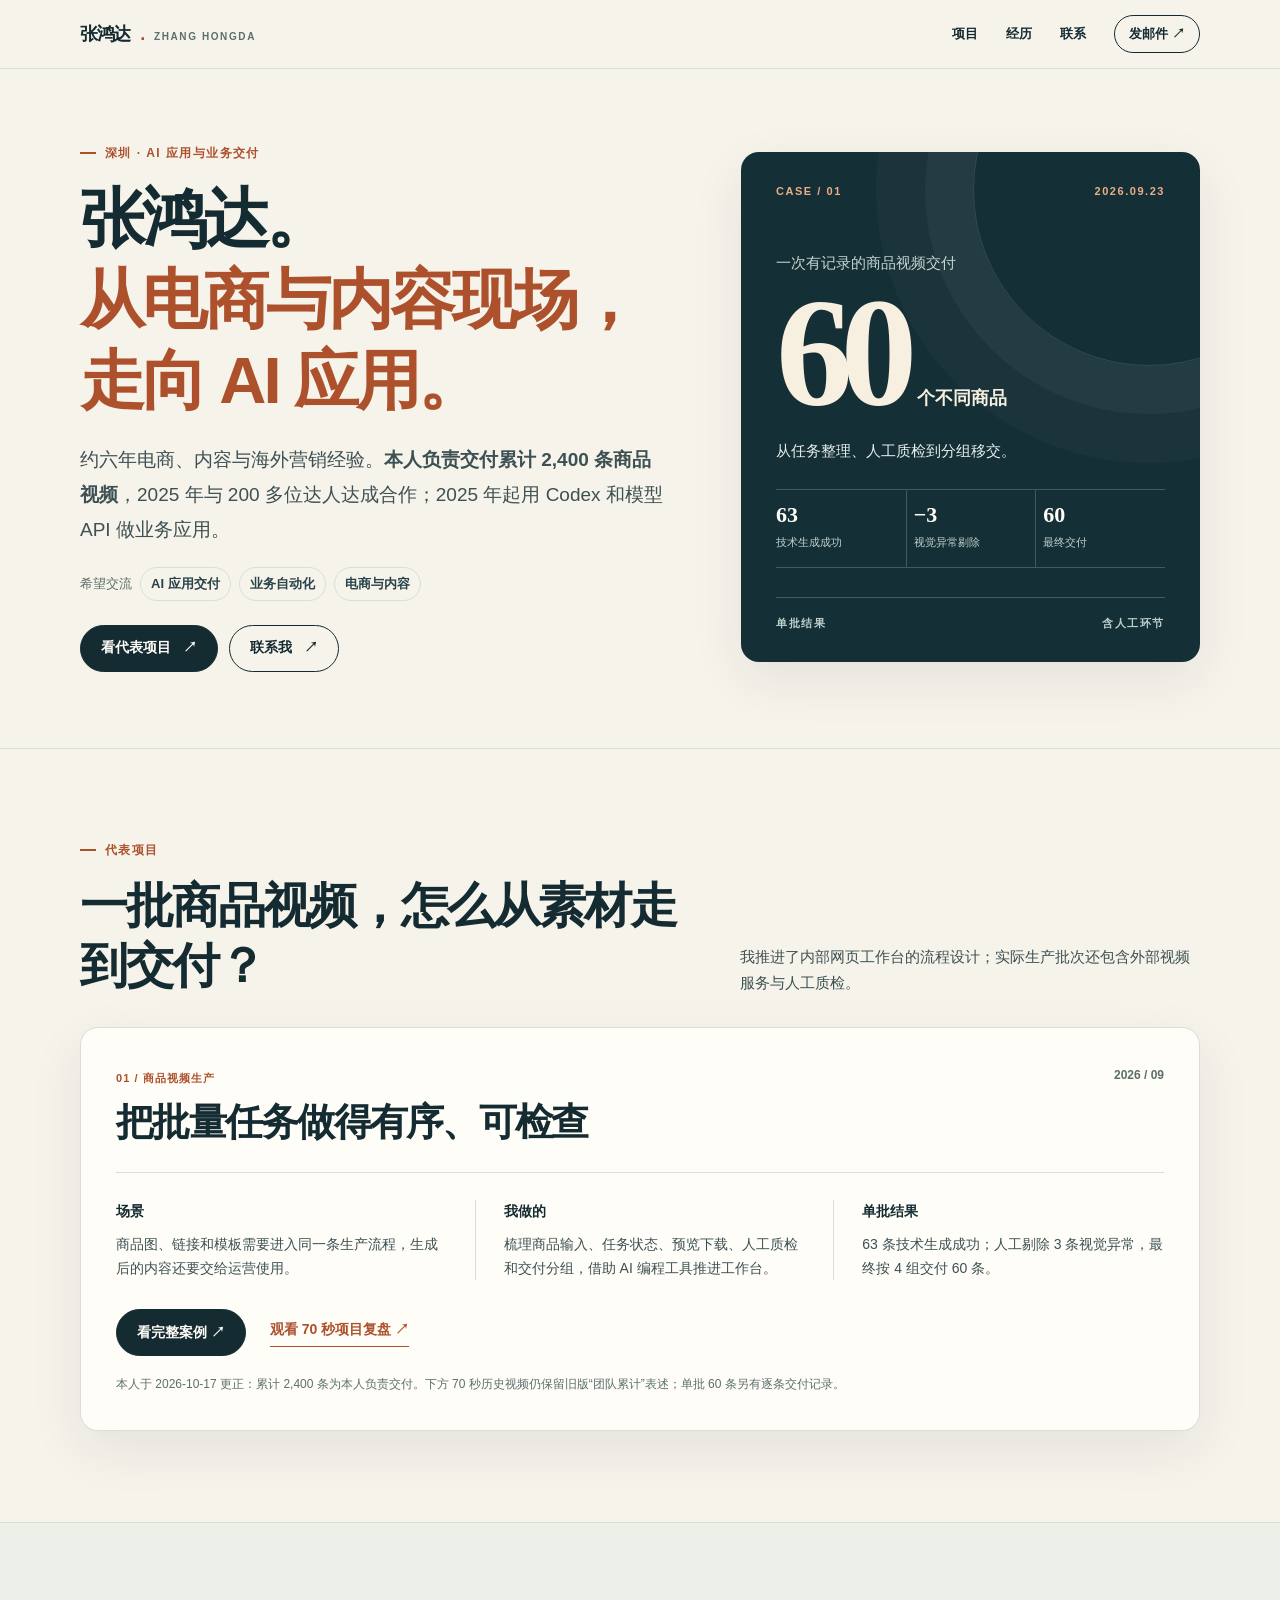
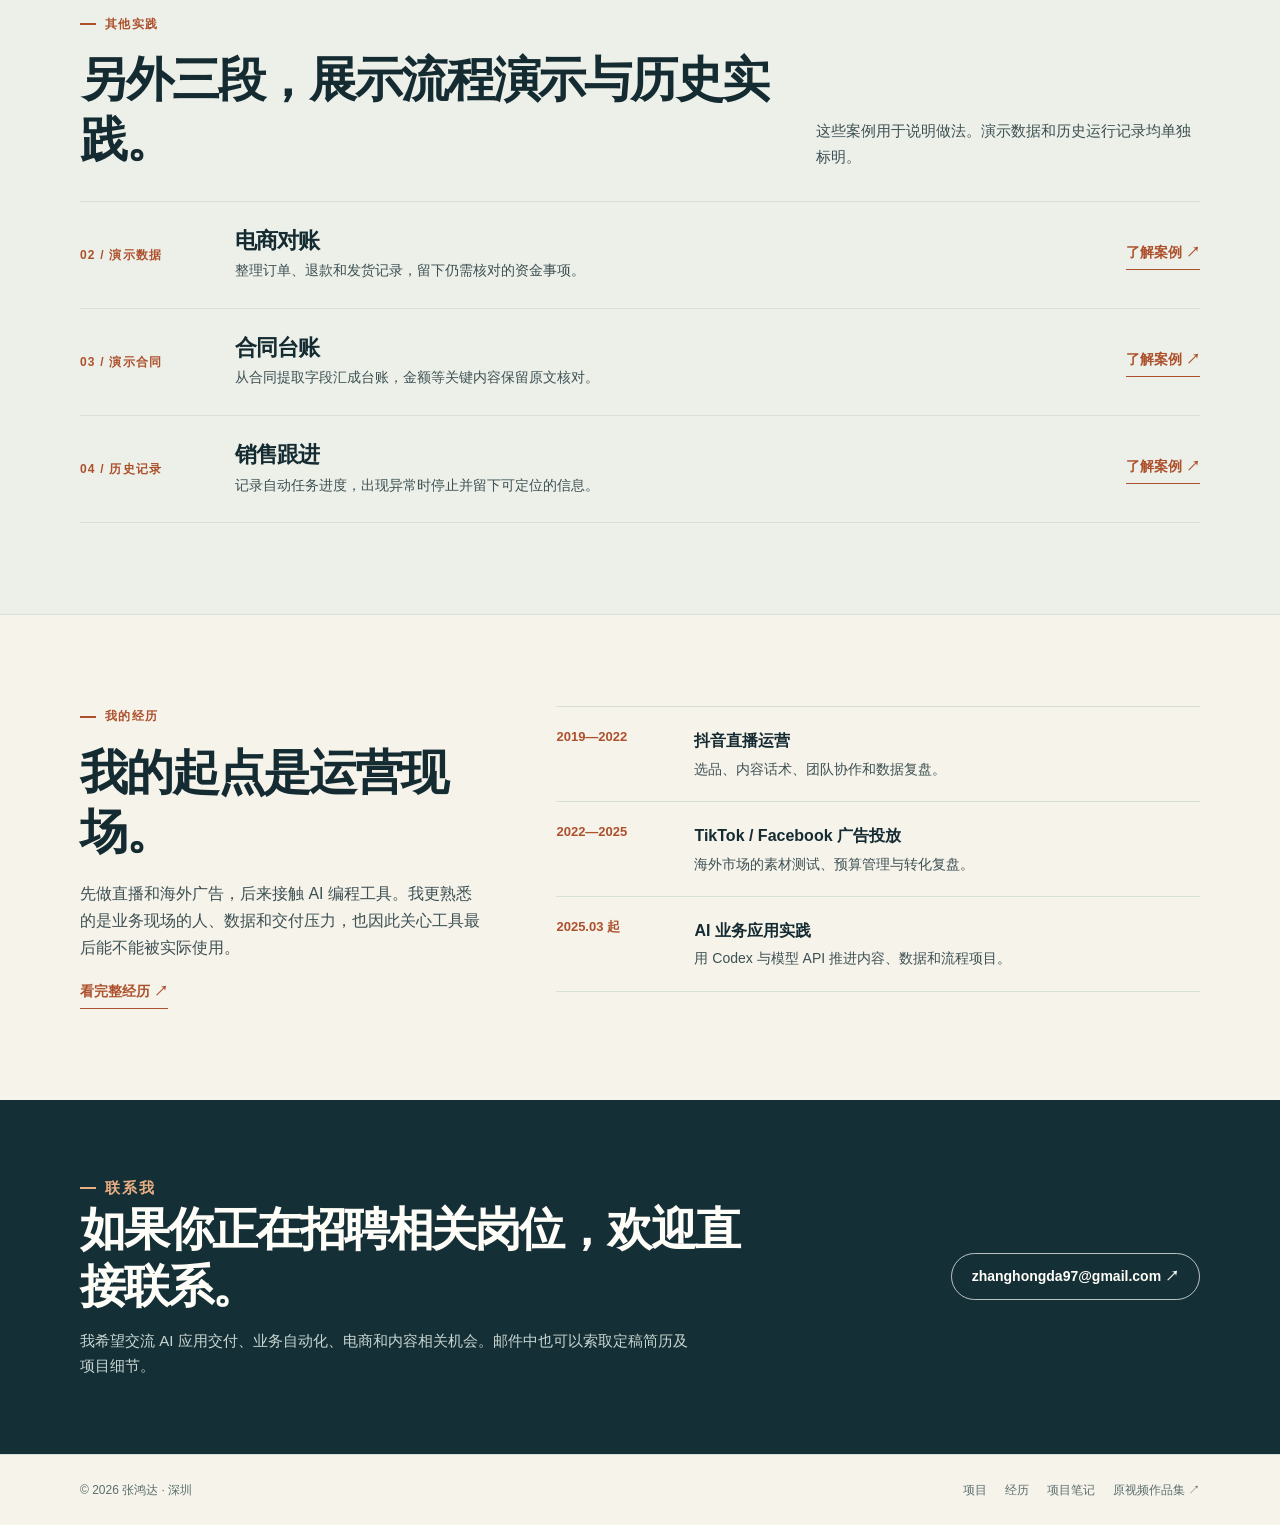
==== commit 8c7434c5: "Correct resume metrics and clarify historical video wording" ====
--- a/index.html
+++ b/index.html
@@ -4,7 +4,7 @@
   <meta charset="utf-8">
   <meta name="viewport" content="width=device-width, initial-scale=1">
   <title>张鸿达｜电商、内容与 AI 应用实践</title>
-  <meta name="description" content="张鸿达有约六年电商、内容及海外营销经验，2025 年起实践 AI 业务应用。查看商品视频交付、对账、合同台账和销售跟进项目，交流 AI 应用及业务自动化岗位。">
+  <meta name="description" content="张鸿达有约六年电商、内容及海外营销经验，本人负责交付累计 2,400 条商品视频，2025 年与 200 多位达人达成合作。查看 AI 应用与业务项目。">
   <meta name="author" content="张鸿达">
   <meta name="theme-color" content="#152f37">
   <link rel="canonical" href="https://jerry42050.github.io/">
@@ -13,7 +13,7 @@
   <meta property="og:type" content="website">
   <meta property="og:locale" content="zh_CN">
   <meta property="og:title" content="张鸿达｜电商、内容与 AI 应用实践">
-  <meta property="og:description" content="约六年业务经验，2025 年起实践 AI 应用；一次商品视频批次交付 60 个不同商品的视频。">
+  <meta property="og:description" content="本人负责交付累计 2,400 条商品视频；2025 年与 200 多位达人达成合作。">
   <meta property="og:url" content="https://jerry42050.github.io/">
   <script type="application/ld+json">
   {
@@ -36,7 +36,7 @@
       <div class="hero-copy">
         <p class="eyebrow">深圳 · AI 应用与业务交付</p>
         <h1><span class="name">张鸿达。</span><span class="line">从电商与内容现场，走向 AI 应用。</span></h1>
-        <p class="hero-lead">约六年电商、内容与海外营销经验；2025 年起用 Codex 和模型 API 做业务应用。2026 年 9 月的一次生产批次中，我组织交付了 <strong>60 个不同商品</strong>的视频。</p>
+        <p class="hero-lead">约六年电商、内容与海外营销经验。<strong>本人负责交付累计 2,400 条商品视频</strong>，2025 年与 200 多位达人达成合作；2025 年起用 Codex 和模型 API 做业务应用。</p>
         <div class="hero-focus">希望交流 <span>AI 应用交付</span><span>业务自动化</span><span>电商与内容</span></div>
         <div class="hero-actions"><a class="button primary" href="/work/#video-production">看代表项目 <span aria-hidden="true">↗</span></a><a class="button secondary" href="mailto:zhanghongda97@gmail.com?subject=%E6%B1%82%E8%81%8C%E4%BA%A4%E6%B5%81">联系我 <span aria-hidden="true">↗</span></a></div>
       </div>
@@ -55,7 +55,7 @@
       <article class="feature"><div class="feature-head"><div><span class="meta">01 / 商品视频生产</span><h3>把批量任务做得有序、可检查</h3></div><p class="date">2026 / 09</p></div>
         <div class="feature-columns"><div><h4>场景</h4><p>商品图、链接和模板需要进入同一条生产流程，生成后的内容还要交给运营使用。</p></div><div><h4>我做的</h4><p>梳理商品输入、任务状态、预览下载、人工质检和交付分组，借助 AI 编程工具推进工作台。</p></div><div><h4>单批结果</h4><p>63 条技术生成成功；人工剔除 3 条视觉异常，最终按 4 组交付 60 条。</p></div></div>
         <div class="feature-actions"><a class="button primary" href="/work/#video-production">看完整案例 ↗</a><a class="text-link" href="http://43.160.199.125:8080/01_P01_%E5%95%86%E5%93%81%E8%A7%86%E9%A2%91%E7%94%9F%E4%BA%A7%E5%B7%A5%E4%BD%9C%E5%8F%B0/P01_%E5%95%86%E5%93%81%E8%A7%86%E9%A2%91%E7%94%9F%E4%BA%A7%E5%B7%A5%E4%BD%9C%E5%8F%B0_%E5%8E%86%E5%8F%B2%E6%A1%88%E4%BE%8B%E8%A7%86%E9%A2%91.mp4" target="_blank" rel="noopener noreferrer">观看 70 秒项目复盘 ↗</a></div>
-        <p class="feature-note">视频提及团队统计的累计 2,400 条，未经我独立核验；本站采用单批 60 条结果。</p>
+        <p class="feature-note">本人于 2026-10-17 更正：累计 2,400 条为本人负责交付。下方 70 秒历史视频仍保留旧版“团队累计”表述；单批 60 条另有逐条交付记录。</p>
       </article>
     </div></section>
     <section class="section other-work"><div class="shell">
